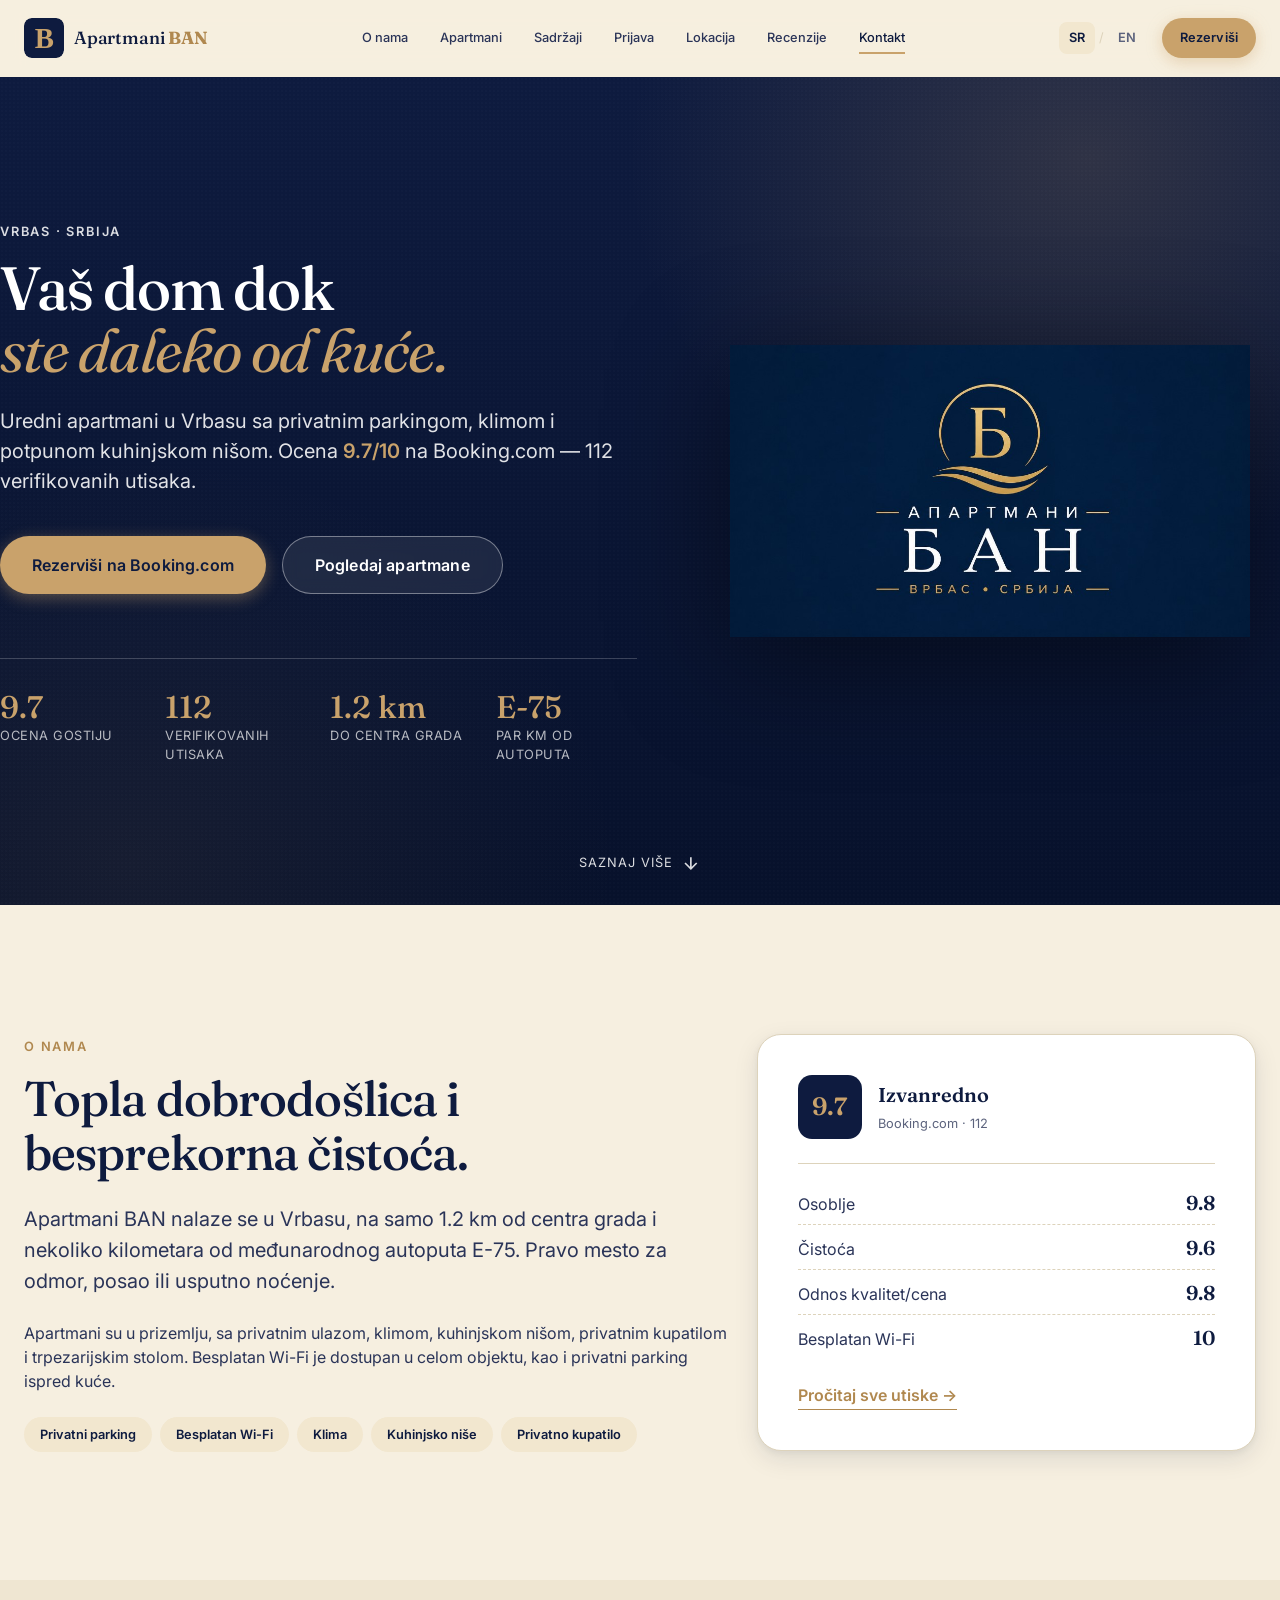
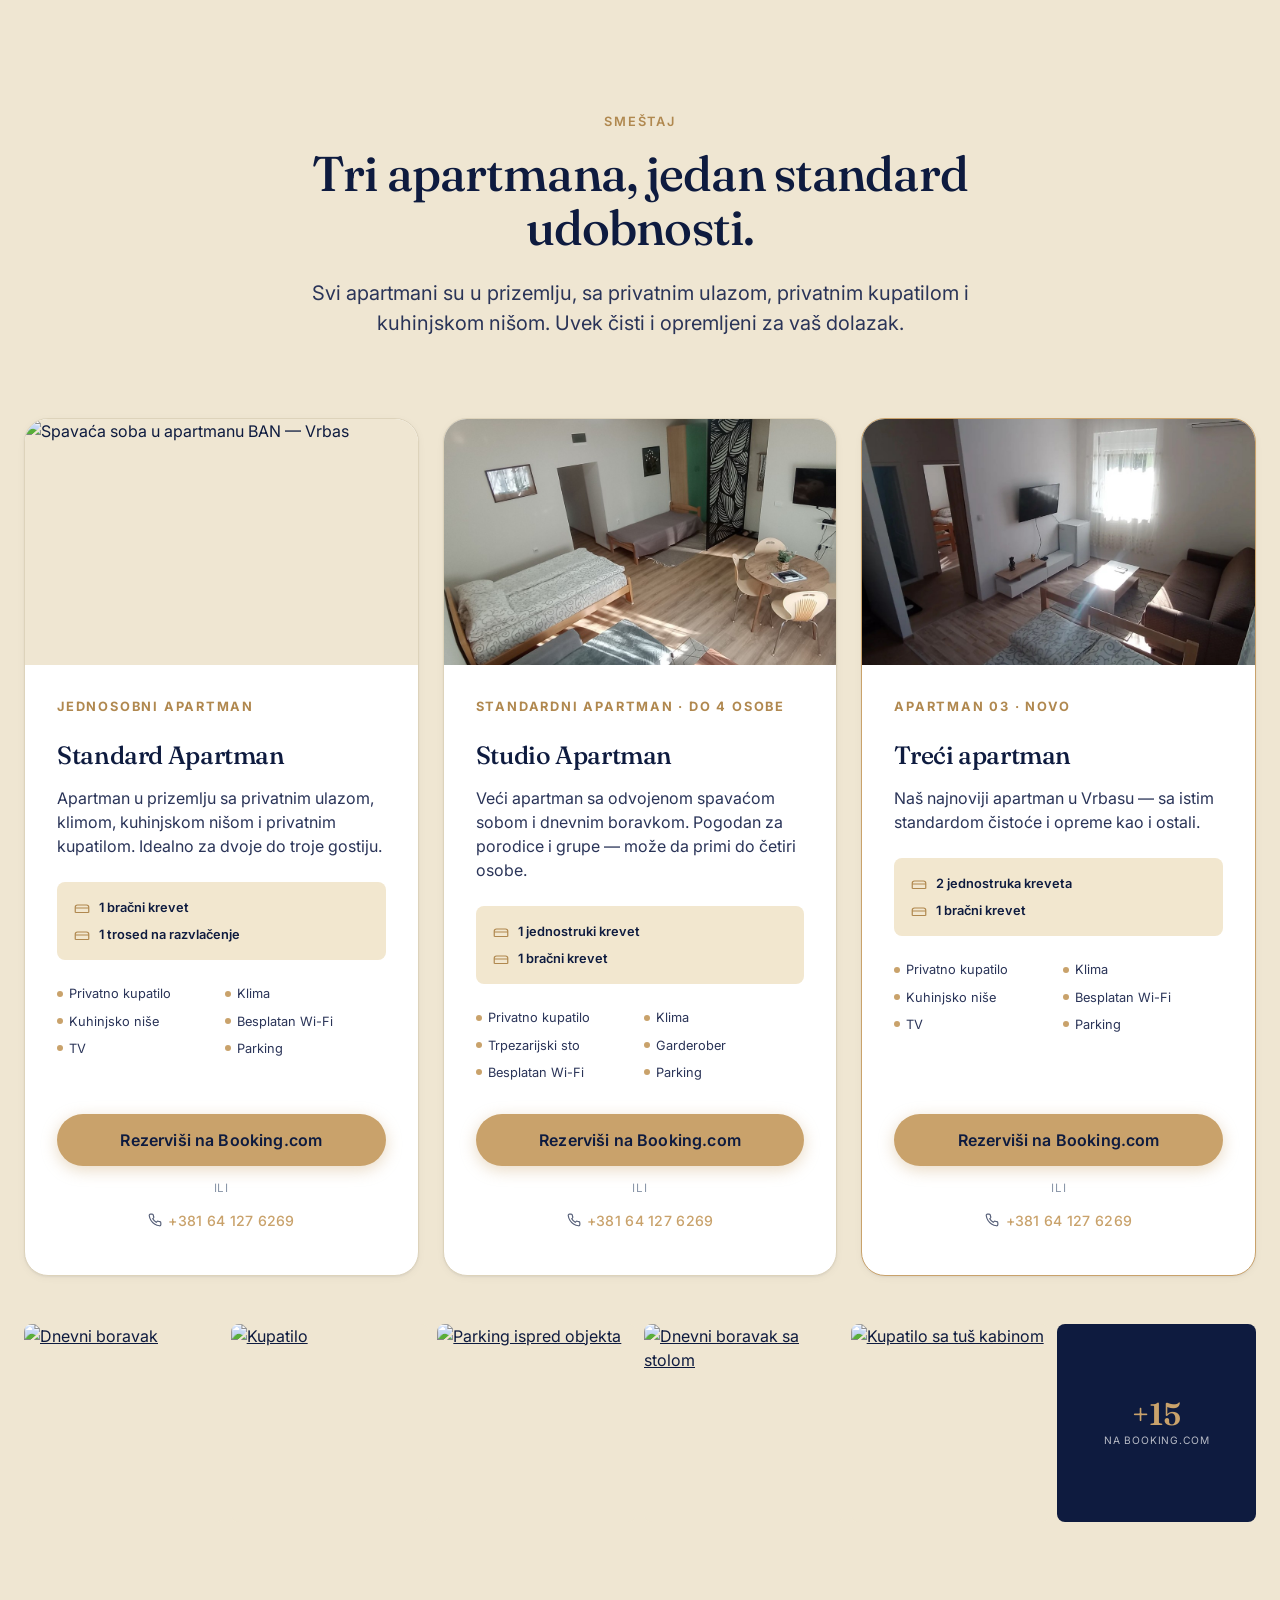
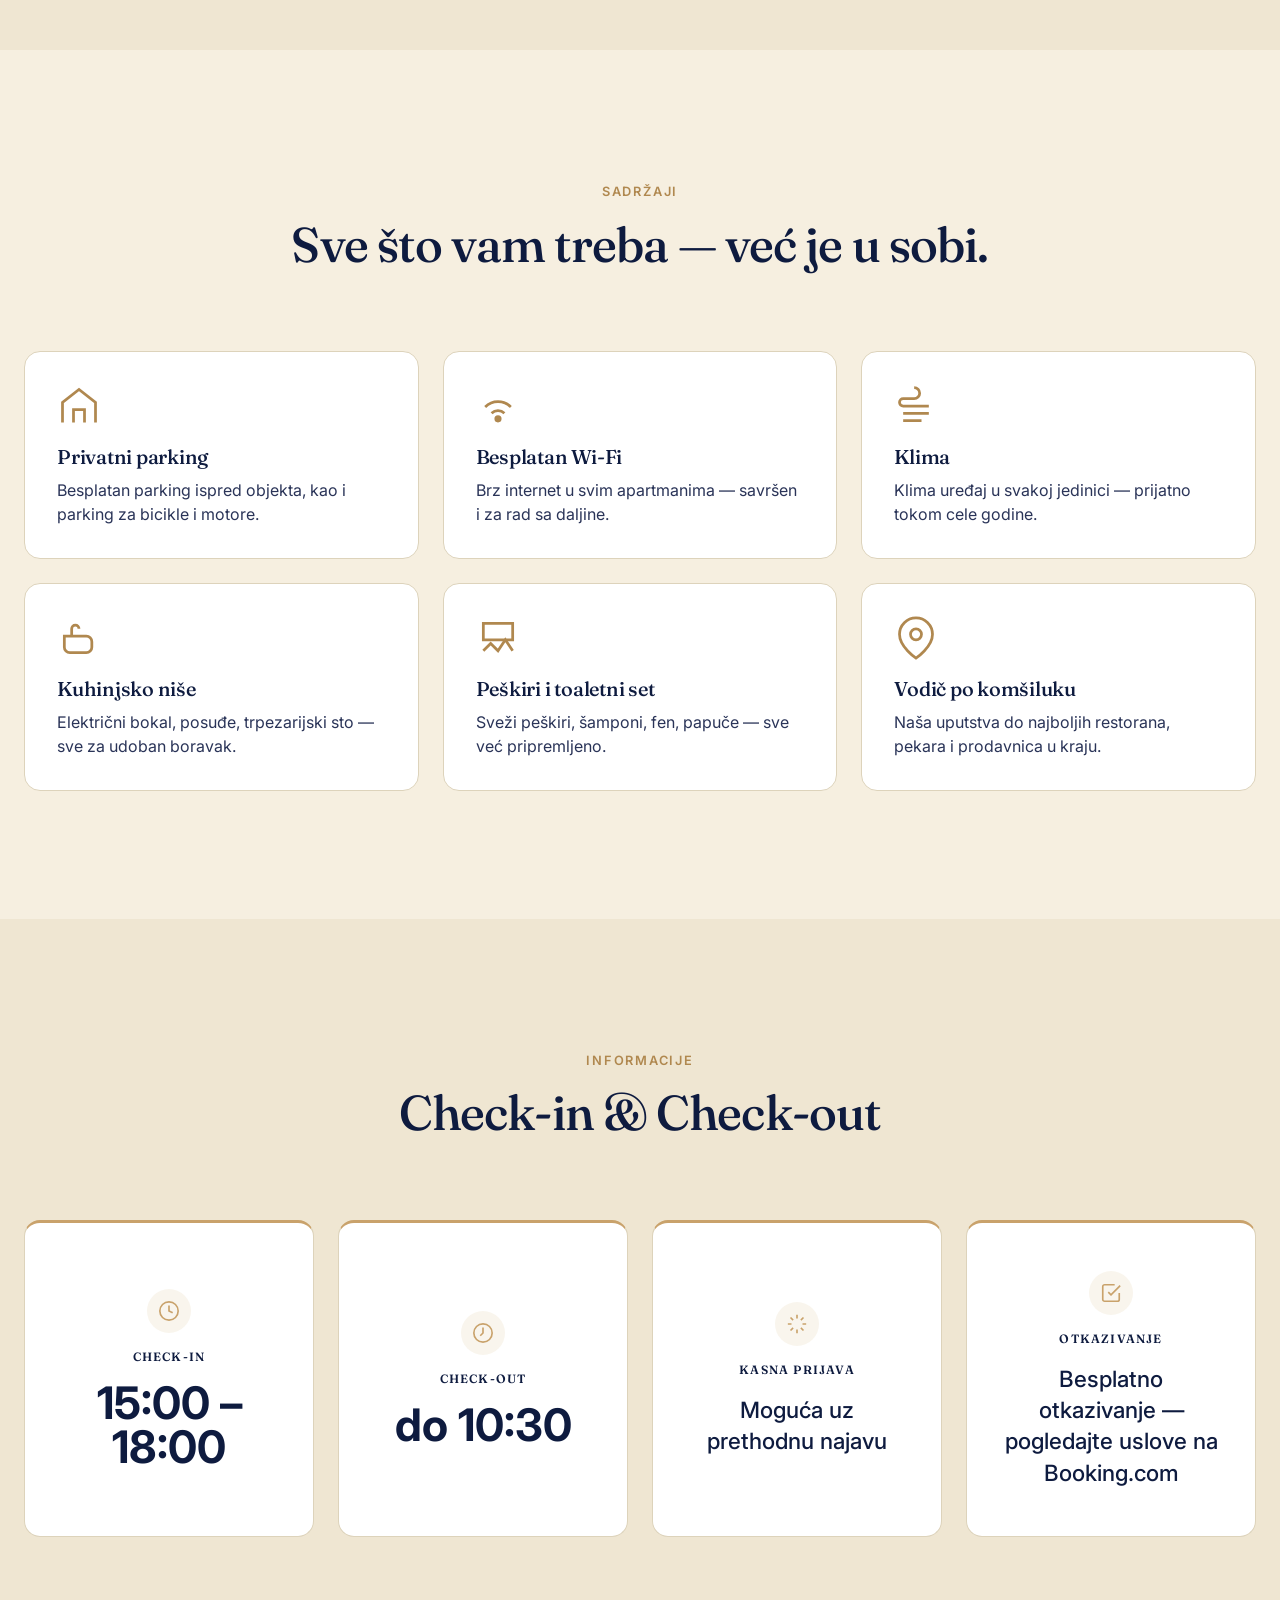
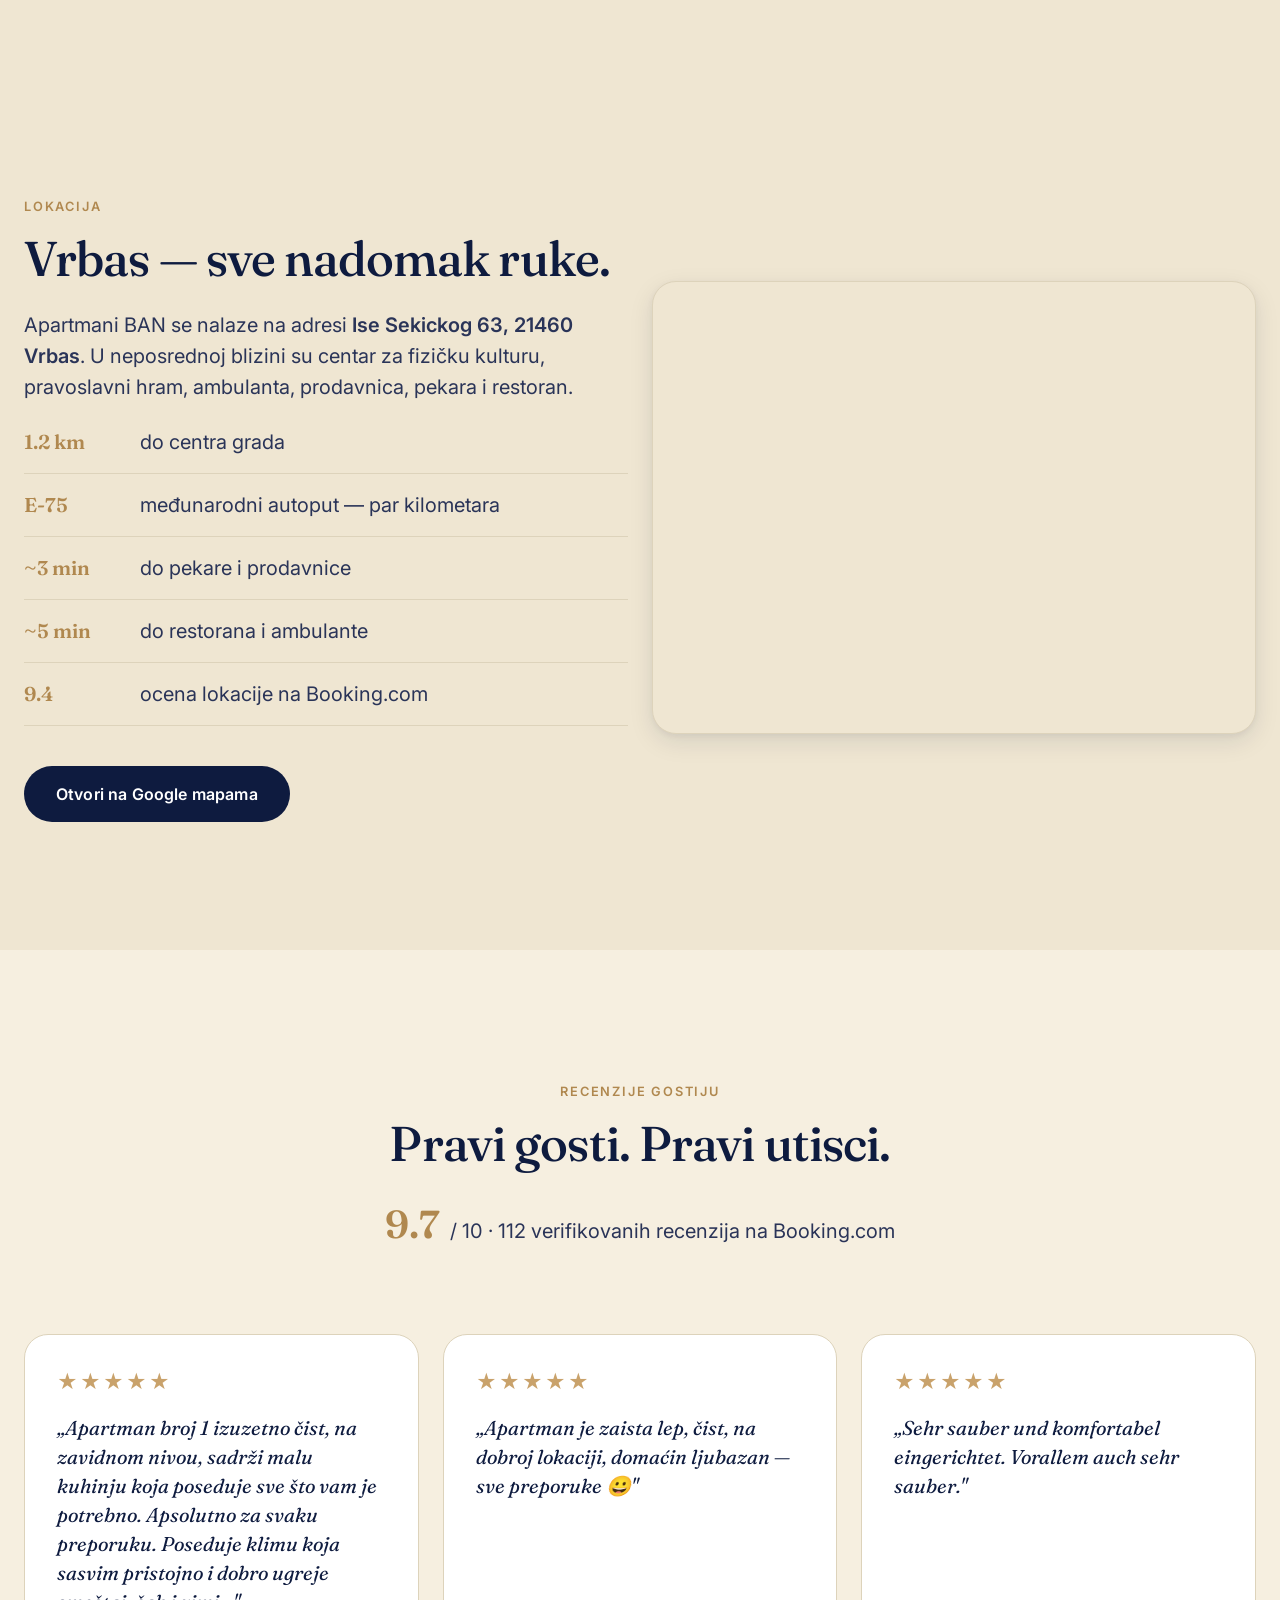
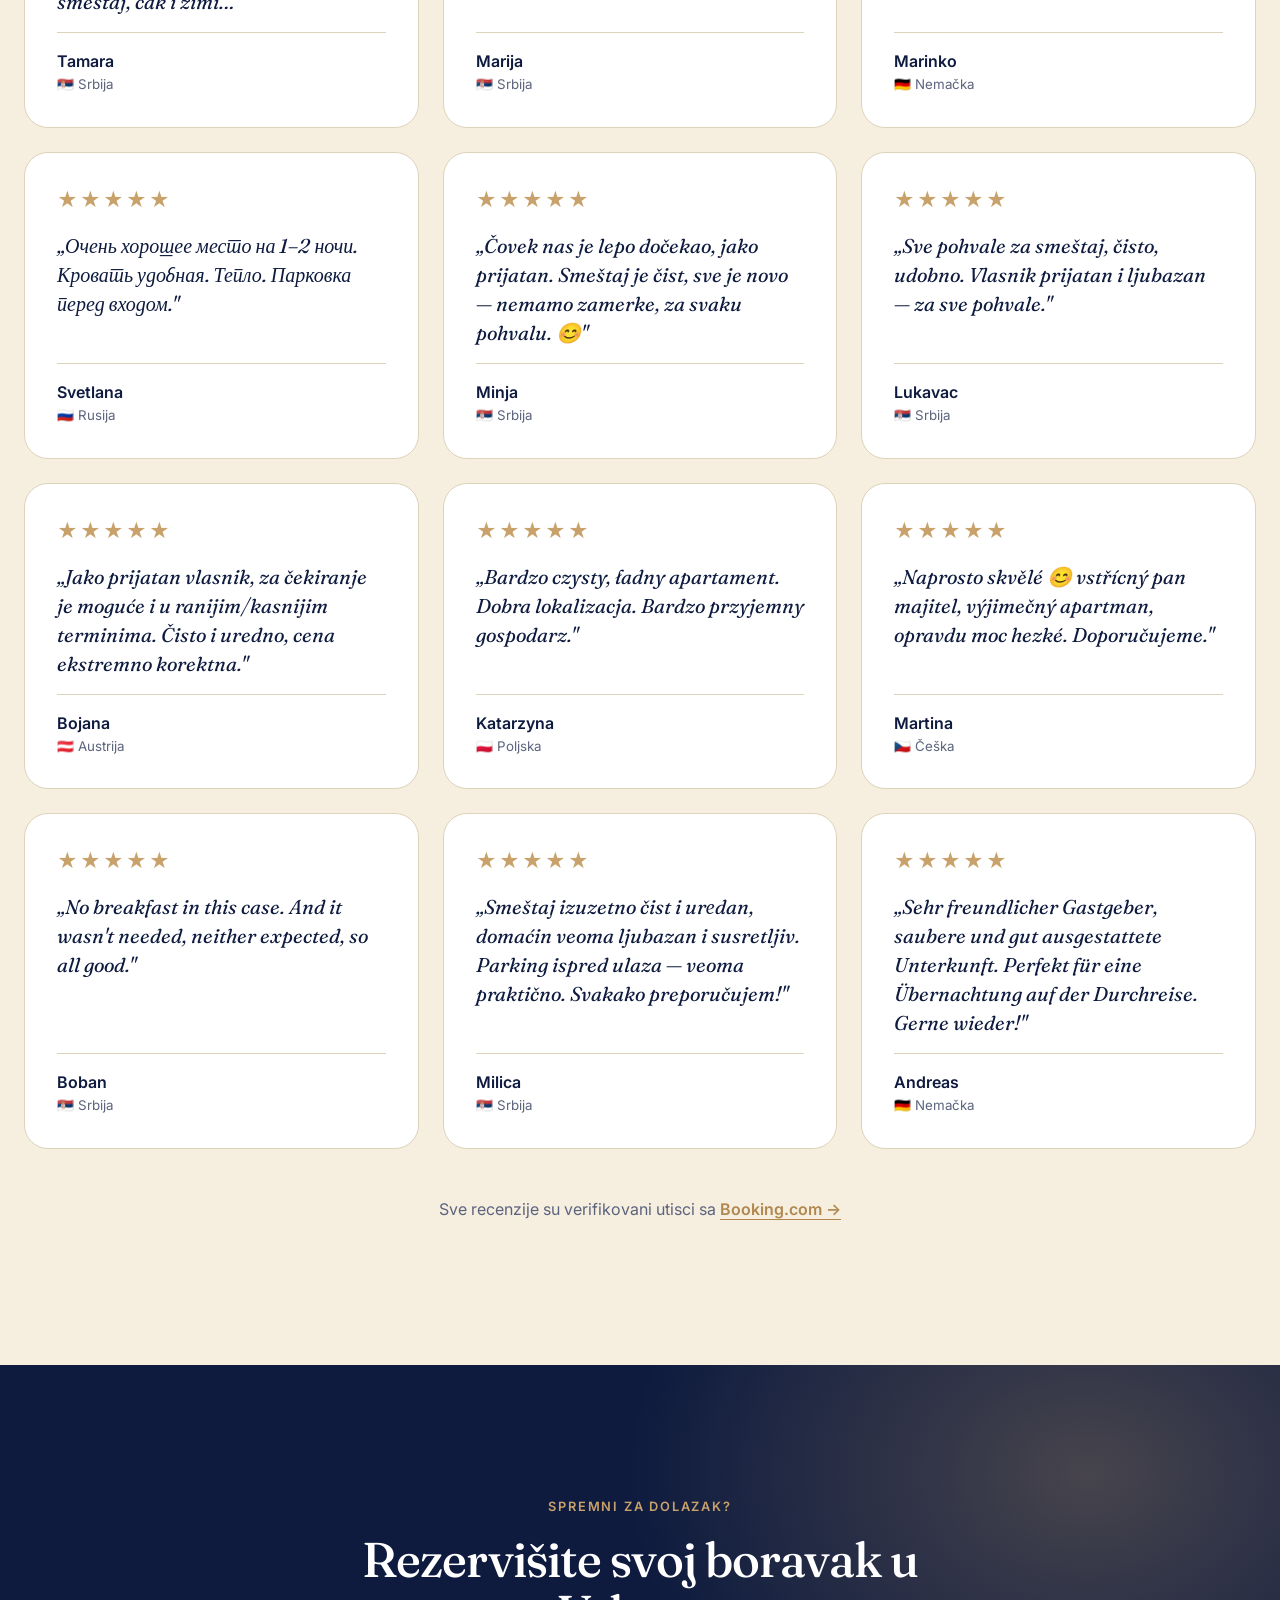
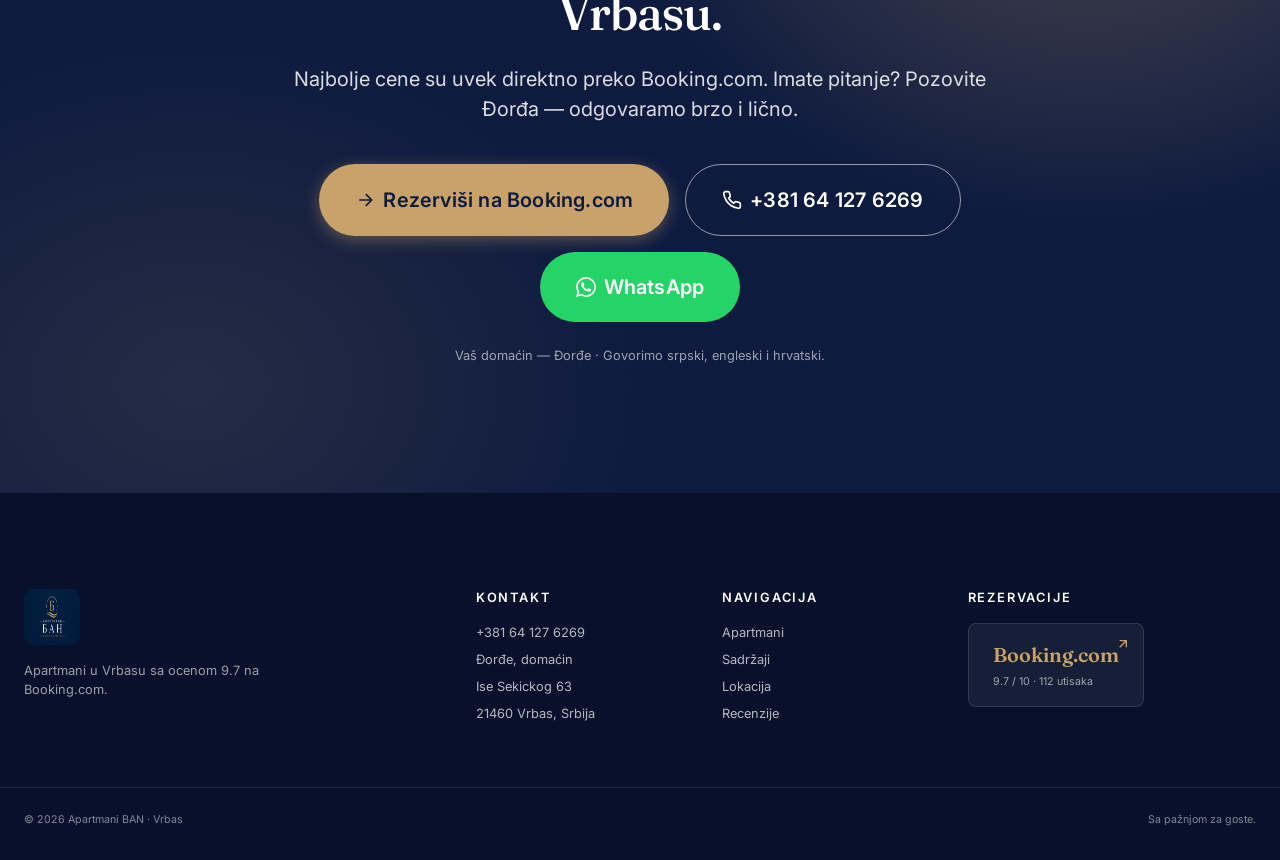
==== index.html @ f2c48f95 "init: prvi commit" ====
<!DOCTYPE html>
<html lang="sr">
<head>
  <meta charset="UTF-8" />
  <meta name="viewport" content="width=device-width, initial-scale=1.0, viewport-fit=cover" />
  <meta name="description" data-i18n="meta.description" content="Apartmani BAN u Vrbasu — udoban i čist smeštaj sa privatnim parkingom. Ocena 9.7 na Booking.com. Rezervišite svoj boravak." />
  <meta name="theme-color" content="#0E1B3F" />
  <title data-i18n="meta.title">Apartmani BAN — Vrbas | Smeštaj i gostoprimstvo</title>

  <link rel="icon" type="image/x-icon" href="assets/favicon.ico" />
  <link rel="icon" type="image/png" sizes="32x32" href="assets/favicon-32x32.png" />
  <link rel="icon" type="image/png" sizes="16x16" href="assets/favicon-16x16.png" />
  <link rel="apple-touch-icon" sizes="180x180" href="assets/logo.png" />
  <link rel="manifest" href="site.webmanifest" />

  <link rel="preconnect" href="https://fonts.googleapis.com" />
  <link rel="preconnect" href="https://fonts.gstatic.com" crossorigin />
  <link rel="preconnect" href="https://cf.bstatic.com" crossorigin />
  <link href="https://fonts.googleapis.com/css2?family=Fraunces:opsz,wght@9..144,400;9..144,500;9..144,600;9..144,700&family=Inter:wght@400;500;600;700&display=swap" rel="stylesheet" />

  <link rel="stylesheet" href="styles.css" />

  <script type="application/ld+json">
  {
    "@context": "https://schema.org",
    "@type": "LodgingBusiness",
    "name": "Apartmani BAN",
    "description": "Udoban i čist smeštaj u Vrbasu sa privatnim parkingom. Ocena 9.7 na Booking.com.",
    "url": "https://www.booking.com/hotel/rs/ban.html",
    "telephone": "+381641276269",
    "address": {
      "@type": "PostalAddress",
      "streetAddress": "Ise Sekickog 63",
      "addressLocality": "Vrbas",
      "postalCode": "21460",
      "addressCountry": "RS"
    },
    "geo": {
      "@type": "GeoCoordinates",
      "latitude": 45.5680,
      "longitude": 19.6572
    },
    "aggregateRating": {
      "@type": "AggregateRating",
      "ratingValue": "9.7",
      "bestRating": "10",
      "worstRating": "1",
      "reviewCount": "112",
      "ratingCount": "112"
    },
    "checkinTime": "15:00",
    "checkoutTime": "10:30",
    "amenityFeature": [
      { "@type": "LocationFeatureSpecification", "name": "Besplatan parking", "value": true },
      { "@type": "LocationFeatureSpecification", "name": "Besplatan Wi-Fi", "value": true },
      { "@type": "LocationFeatureSpecification", "name": "Klima", "value": true },
      { "@type": "LocationFeatureSpecification", "name": "Privatno kupatilo", "value": true },
      { "@type": "LocationFeatureSpecification", "name": "Kuhinjska niša", "value": true }
    ],
    "sameAs": [
      "https://www.booking.com/hotel/rs/ban.html"
    ]
  }
  </script>
</head>
<body>

  <!-- ============ NAV ============ -->
  <header class="nav" id="nav">
    <div class="container nav__inner">
      <a href="#top" class="nav__logo" aria-label="Apartmani BAN">
        <img src="assets/icon-b.svg" alt="Apartmani BAN — ikonica" class="nav__logo-img" />
        <span class="nav__logo-text">Apartmani <strong>BAN</strong></span>
      </a>

      <nav class="nav__links" aria-label="Glavni meni">
        <a href="#about"      data-i18n="nav.about">O nama</a>
        <a href="#apartments" data-i18n="nav.apartments">Apartmani</a>
        <a href="#amenities"  data-i18n="nav.amenities">Sadržaji</a>
        <a href="#checkin"    data-i18n="nav.checkin">Prijava</a>
        <a href="#location"   data-i18n="nav.location">Lokacija</a>
        <a href="#reviews"    data-i18n="nav.reviews">Recenzije</a>
        <a href="#contact"    data-i18n="nav.contact">Kontakt</a>
      </nav>

      <div class="nav__actions">
        <div class="lang" role="group" aria-label="Jezik / Language">
          <button class="lang__btn is-active" data-lang="sr" aria-pressed="true">SR</button>
          <span class="lang__sep" aria-hidden="true">/</span>
          <button class="lang__btn" data-lang="en" aria-pressed="false">EN</button>
        </div>
        <a href="https://www.booking.com/hotel/rs/ban.html" target="_blank" rel="noopener" class="btn btn--accent btn--sm nav__cta" data-i18n="nav.cta">Rezerviši</a>
        <button class="nav__toggle" id="navToggle" aria-label="Otvori meni" aria-expanded="false" aria-controls="mobileMenu">
          <span></span><span></span><span></span>
        </button>
      </div>
    </div>

    <!-- mobile drawer -->
    <div class="mobile-menu" id="mobileMenu" aria-hidden="true">
      <nav class="mobile-menu__nav" aria-label="Mobilni meni">
        <a href="#about"      data-i18n="nav.about">O nama</a>
        <a href="#apartments" data-i18n="nav.apartments">Apartmani</a>
        <a href="#amenities"  data-i18n="nav.amenities">Sadržaji</a>
        <a href="#checkin"    data-i18n="nav.checkin">Prijava</a>
        <a href="#location"   data-i18n="nav.location">Lokacija</a>
        <a href="#reviews"    data-i18n="nav.reviews">Recenzije</a>
        <a href="#contact"    data-i18n="nav.contact">Kontakt</a>
      </nav>
      <div class="mobile-menu__actions">
        <a href="https://www.booking.com/hotel/rs/ban.html" target="_blank" rel="noopener" class="btn btn--accent btn--block" data-i18n="mobile.book">Rezerviši na Booking.com</a>
        <a href="tel:+381641276269" class="btn btn--outline-light btn--block">+381 64 127 6269</a>
      </div>
      <div class="lang" role="group" aria-label="Jezik / Language">
        <button class="lang__btn is-active" data-lang="sr" aria-pressed="true">SR</button>
        <span class="lang__sep" aria-hidden="true">/</span>
        <button class="lang__btn" data-lang="en" aria-pressed="false">EN</button>
      </div>
    </div>
  </header>

  <main id="top">

    <!-- ============ HERO ============ -->
    <section class="hero">
      <div class="container hero__inner">
        <div class="hero__content">
          <p class="eyebrow eyebrow--light" data-i18n="hero.eyebrow">Vrbas · Srbija</p>
          <h1 class="hero__title">
            <span data-i18n="hero.title.line1">Vaš dom dok</span><br />
            <em data-i18n="hero.title.line2">ste daleko od kuće.</em>
          </h1>
          <p class="hero__subtitle" data-i18n="hero.subtitle">
            Uredni apartmani u Vrbasu sa privatnim parkingom, klimom i
            potpunom kuhinjskom nišom. Ocena <strong>9.7/10</strong> na
            Booking.com — 112 verifikovanih utisaka.
          </p>

          <div class="hero__cta">
            <a href="https://www.booking.com/hotel/rs/ban.html" target="_blank" rel="noopener" class="btn btn--accent btn--lg" data-i18n="hero.ctaPrimary">Rezerviši na Booking.com</a>
            <a href="#apartments" class="btn btn--ghost btn--lg" data-i18n="hero.ctaSecondary">Pogledaj apartmane</a>
          </div>

          <ul class="hero__meta" aria-label="Highlights">
            <li><strong>9.7</strong><span data-i18n="hero.meta.rating">Ocena gostiju</span></li>
            <li><strong data-booking="reviews">112</strong><span data-i18n="hero.meta.reviews">verifikovanih utisaka</span></li>
            <li><strong>1.2 km</strong><span data-i18n="hero.meta.center">do centra grada</span></li>
            <li><strong>E-75</strong><span data-i18n="hero.meta.highway">par km od autoputa</span></li>
          </ul>
        </div>

        <div class="hero__brand">
          <img src="assets/logo.png" alt="Apartmani BAN — Vrbas, Srbija" />
        </div>
      </div>

      <a href="#about" class="hero__scroll" aria-label="Skroluj nadole">
        <span data-i18n="hero.scroll">Saznaj više</span>
        <svg viewBox="0 0 24 24" width="20" height="20" fill="none" stroke="currentColor" stroke-width="2" aria-hidden="true">
          <path d="M12 5v14M5 12l7 7 7-7"/>
        </svg>
      </a>
    </section>

    <!-- ============ ABOUT ============ -->
    <section class="section about" id="about">
      <div class="container grid-12">
        <div class="about__copy">
          <p class="eyebrow" data-i18n="about.eyebrow">O nama</p>
          <h2 data-i18n="about.title">Topla dobrodošlica i bespekorna čistoća.</h2>
          <p class="lead" data-i18n="about.lead">
            Apartmani BAN nalaze se u Vrbasu, na samo 1.2 km od centra
            grada i nekoliko kilometara od međunarodnog autoputa E-75.
            Pravo mesto za odmor, posao ili usputno noćenje.
          </p>
          <p data-i18n="about.body">
            Apartmani su u prizemlju, sa privatnim ulazom, klimom,
            kuhinjskom nišom, privatnim kupatilom i trpezarijskim
            stolom. Besplatan Wi-Fi je dostupan u celom objektu, kao i
            privatni parking ispred kuće.
          </p>

          <div class="about__pills">
            <span class="pill" data-i18n="about.pill1">Privatni parking</span>
            <span class="pill" data-i18n="about.pill2">Besplatan Wi-Fi</span>
            <span class="pill" data-i18n="about.pill3">Klima</span>
            <span class="pill" data-i18n="about.pill4">Kuhinjsko niše</span>
            <span class="pill" data-i18n="about.pill5">Privatno kupatilo</span>
          </div>
        </div>

        <aside class="about__card">
          <div class="about__card-rating">
            <span class="about__card-score" data-booking="score">9.7</span>
            <div>
              <strong data-i18n="about.rating.label">Izvanredno</strong>
              <small><span data-i18n="about.rating.source">Booking.com</span> · <span data-booking="reviews">112</span></small>
            </div>
          </div>
          <ul class="about__metrics">
            <li><span data-i18n="about.metric.staff">Osoblje</span><b>9.8</b></li>
            <li><span data-i18n="about.metric.clean">Čistoća</span><b>9.6</b></li>
            <li><span data-i18n="about.metric.value">Odnos kvalitet/cena</span><b>9.8</b></li>
            <li><span data-i18n="about.metric.wifi">Besplatan Wi-Fi</span><b>10</b></li>
          </ul>
          <a href="https://www.booking.com/hotel/rs/ban.html#tab-reviews" target="_blank" rel="noopener" class="about__card-link" data-i18n="about.card.link">Pročitaj sve utiske →</a>
        </aside>
      </div>
    </section>

    <!-- ============ APARTMENTS ============ -->
    <section class="section section--alt" id="apartments">
      <div class="container">
        <header class="section__head">
          <p class="eyebrow" data-i18n="apartments.eyebrow">Smeštaj</p>
          <h2 data-i18n="apartments.title">Tri apartmana, jedan standard udobnosti.</h2>
          <p class="section__lead" data-i18n="apartments.lead">
            Svi apartmani su u prizemlju, sa privatnim ulazom,
            privatnim kupatilom i kuhinjskom nišom. Uvek čisti i
            opremljeni za vaš dolazak.
          </p>
        </header>

        <div class="cards cards--3">
          <article class="card">
            <div class="card__media">
              <img src="https://cf.bstatic.com/xdata/images/hotel/max1024x768/637980995.jpg?k=d4b31292691d3366139ce1f93c901842da172e75547d3843103c89102ce50889&o=" alt="Spavaća soba u apartmanu BAN — Vrbas" loading="lazy" />
            </div>
            <div class="card__body">
              <p class="card__tag" data-i18n="apartments.tag1">Jednosobni apartman</p>
              <h3 data-i18n="apartments.name1">One-Bedroom Apartment</h3>
              <p data-i18n="apartments.desc1">
                Apartman u prizemlju sa privatnim ulazom, klimom,
                kuhinjskom nišom i privatnim kupatilom. Idealno za
                dvoje do troje gostiju.
              </p>

              <ul class="card__beds">
                <li>
                  <svg viewBox="0 0 24 24" width="18" height="18" fill="none" stroke="currentColor" stroke-width="1.6" aria-hidden="true"><path d="M3 18v-7a3 3 0 0 1 3-3h12a3 3 0 0 1 3 3v7"/><path d="M3 18h18M3 12h18"/></svg>
                  <span>1 bračni krevet</span>
                </li>
                <li>
                  <svg viewBox="0 0 24 24" width="18" height="18" fill="none" stroke="currentColor" stroke-width="1.6" aria-hidden="true"><path d="M3 18v-7a3 3 0 0 1 3-3h12a3 3 0 0 1 3 3v7"/><path d="M3 18h18M3 12h18"/></svg>
                  <span>1 trosed na razvlačenje</span>
                </li>
              </ul>

              <ul class="card__list">
                <li data-i18n="apartments.feat.bath">Privatno kupatilo</li>
                <li data-i18n="apartments.feat.ac">Klima</li>
                <li data-i18n="apartments.feat.kitchen">Kuhinjsko niše</li>
                <li data-i18n="apartments.feat.wifi">Besplatan Wi-Fi</li>
                <li data-i18n="apartments.feat.tv">TV</li>
                <li data-i18n="apartments.feat.parking">Parking</li>
              </ul>

              <div class="card__book-wrap">
                <a href="https://www.booking.com/hotel/rs/ban.html" target="_blank" rel="noopener" class="btn btn--gold btn--block" data-i18n="apartments.book">Rezerviši na Booking.com</a>
                <div class="card__divider">ili</div>
                <div class="card__phone">
                  <svg viewBox="0 0 24 24" width="14" height="14" fill="none" stroke="currentColor" stroke-width="2" aria-hidden="true"><path d="M22 16.92v3a2 2 0 0 1-2.18 2 19.79 19.79 0 0 1-8.63-3.07 19.5 19.5 0 0 1-6-6 19.79 19.79 0 0 1-3.07-8.67A2 2 0 0 1 4.11 2h3a2 2 0 0 1 2 1.72c.13.96.36 1.9.7 2.81a2 2 0 0 1-.45 2.11L8.09 9.91a16 16 0 0 0 6 6l1.27-1.27a2 2 0 0 1 2.11-.45c.91.34 1.85.57 2.81.7A2 2 0 0 1 22 16.92z"/></svg>
                  <a href="tel:+381641276269">+381 64 127 6269</a>
                </div>
              </div>
            </div>
          </article>

          <article class="card">
            <div class="card__media">
              <img src="assets/apt2.jpg" alt="Studio apartman BAN — Vrbas" loading="lazy" />
            </div>
            <div class="card__body">
              <p class="card__tag" data-i18n="apartments.tag2">Standardni apartman · do 4 osobe</p>
              <h3 data-i18n="apartments.name2">Standard Apartment</h3>
              <p data-i18n="apartments.desc2">
                Veći apartman sa odvojenom spavaćom sobom i dnevnim
                boravkom. Pogodan za porodice i grupe — može da
                primi do četiri osobe.
              </p>

              <ul class="card__beds">
                <li>
                  <svg viewBox="0 0 24 24" width="18" height="18" fill="none" stroke="currentColor" stroke-width="1.6" aria-hidden="true"><path d="M3 18v-7a3 3 0 0 1 3-3h12a3 3 0 0 1 3 3v7"/><path d="M3 18h18M3 12h18"/></svg>
                  <span>1 jednostruki krevet</span>
                </li>
                <li>
                  <svg viewBox="0 0 24 24" width="18" height="18" fill="none" stroke="currentColor" stroke-width="1.6" aria-hidden="true"><path d="M3 18v-7a3 3 0 0 1 3-3h12a3 3 0 0 1 3 3v7"/><path d="M3 18h18M3 12h18"/></svg>
                  <span>1 bračni krevet</span>
                </li>
              </ul>

              <ul class="card__list">
                <li data-i18n="apartments.feat.bath">Privatno kupatilo</li>
                <li data-i18n="apartments.feat.ac">Klima</li>
                <li data-i18n="apartments.feat.diningtable">Trpezarijski sto</li>
                <li data-i18n="apartments.feat.wardrobe">Garderober</li>
                <li data-i18n="apartments.feat.wifi">Besplatan Wi-Fi</li>
                <li data-i18n="apartments.feat.parking">Parking</li>
              </ul>

              <div class="card__book-wrap">
                <a href="https://www.booking.com/hotel/rs/ban.html" target="_blank" rel="noopener" class="btn btn--gold btn--block" data-i18n="apartments.book">Rezerviši na Booking.com</a>
                <div class="card__divider">ili</div>
                <div class="card__phone">
                  <svg viewBox="0 0 24 24" width="14" height="14" fill="none" stroke="currentColor" stroke-width="2" aria-hidden="true"><path d="M22 16.92v3a2 2 0 0 1-2.18 2 19.79 19.79 0 0 1-8.63-3.07 19.5 19.5 0 0 1-6-6 19.79 19.79 0 0 1-3.07-8.67A2 2 0 0 1 4.11 2h3a2 2 0 0 1 2 1.72c.13.96.36 1.9.7 2.81a2 2 0 0 1-.45 2.11L8.09 9.91a16 16 0 0 0 6 6l1.27-1.27a2 2 0 0 1 2.11-.45c.91.34 1.85.57 2.81.7A2 2 0 0 1 22 16.92z"/></svg>
                  <a href="tel:+381641276269">+381 64 127 6269</a>
                </div>
              </div>
            </div>
          </article>

          <article class="card card--featured">
            <div class="card__media">
              <img src="assets/apt3.jpg" alt="Dnevni boravak u trećem apartmanu BAN — Vrbas" loading="lazy" />
            </div>
            <div class="card__body">
              <p class="card__tag" data-i18n="apartments.tag3">Apartman 03 · Novo</p>
              <h3 data-i18n="apartments.name3">Treći apartman</h3>
              <p data-i18n="apartments.desc3">
                Naš najnoviji apartman u Vrbasu — sa istim standardom
                čistoće i opreme kao i ostali. Za rezervaciju i sve
                detalje pozovite Đorđa direktno.
              </p>

              <ul class="card__beds">
                <li>
                  <svg viewBox="0 0 24 24" width="18" height="18" fill="none" stroke="currentColor" stroke-width="1.6" aria-hidden="true"><path d="M3 18v-7a3 3 0 0 1 3-3h12a3 3 0 0 1 3 3v7"/><path d="M3 18h18M3 12h18"/></svg>
                  <span>2 jednostruka kreveta</span>
                </li>
                <li>
                  <svg viewBox="0 0 24 24" width="18" height="18" fill="none" stroke="currentColor" stroke-width="1.6" aria-hidden="true"><path d="M3 18v-7a3 3 0 0 1 3-3h12a3 3 0 0 1 3 3v7"/><path d="M3 18h18M3 12h18"/></svg>
                  <span>1 bračni krevet</span>
                </li>
              </ul>

              <ul class="card__list">
                <li data-i18n="apartments.feat.bath">Privatno kupatilo</li>
                <li data-i18n="apartments.feat.ac">Klima</li>
                <li data-i18n="apartments.feat.kitchen">Kuhinjsko niše</li>
                <li data-i18n="apartments.feat.wifi">Besplatan Wi-Fi</li>
                <li data-i18n="apartments.feat.tv">TV</li>
                <li data-i18n="apartments.feat.parking">Parking</li>
              </ul>

              <div class="card__book-wrap">
                <a href="https://www.booking.com/hotel/rs/ban-stan.html" target="_blank" rel="noopener" class="btn btn--gold btn--block" data-i18n="apartments.book">Rezerviši na Booking.com</a>
                <div class="card__divider">ili</div>
                <div class="card__phone">
                  <svg viewBox="0 0 24 24" width="14" height="14" fill="none" stroke="currentColor" stroke-width="2" aria-hidden="true"><path d="M22 16.92v3a2 2 0 0 1-2.18 2 19.79 19.79 0 0 1-8.63-3.07 19.5 19.5 0 0 1-6-6 19.79 19.79 0 0 1-3.07-8.67A2 2 0 0 1 4.11 2h3a2 2 0 0 1 2 1.72c.13.96.36 1.9.7 2.81a2 2 0 0 1-.45 2.11L8.09 9.91a16 16 0 0 0 6 6l1.27-1.27a2 2 0 0 1 2.11-.45c.91.34 1.85.57 2.81.7A2 2 0 0 1 22 16.92z"/></svg>
                  <a href="tel:+381641276269">+381 64 127 6269</a>
                </div>
              </div>
            </div>
          </article>
        </div>

        <!-- Booking gallery strip -->
        <div class="gallery">
          <a href="https://www.booking.com/hotel/rs/ban.html#photos" target="_blank" rel="noopener" class="gallery__item">
            <img src="https://cf.bstatic.com/xdata/images/hotel/max500/645892502.jpg?k=88e8784b2a0759dc8bfd66459f4b6666841d662d6364fbc61422f66abf041829&o=" alt="Dnevni boravak" loading="lazy" />
          </a>
          <a href="https://www.booking.com/hotel/rs/ban.html#photos" target="_blank" rel="noopener" class="gallery__item">
            <img src="https://cf.bstatic.com/xdata/images/hotel/max500/521013247.jpg?k=4924af63bee032a4ebc7035cd0513b1f425bcf5ba3f3b4b22ed36b7010986f9e&o=" alt="Kupatilo" loading="lazy" />
          </a>
          <a href="https://www.booking.com/hotel/rs/ban.html#photos" target="_blank" rel="noopener" class="gallery__item">
            <img src="https://cf.bstatic.com/xdata/images/hotel/max500/570636098.jpg?k=c1542231d3e6e1004a8f5ac60f5791e5a40f6ee3bb8af1441408a3d9263ae426&o=" alt="Parking ispred objekta" loading="lazy" />
          </a>
          <a href="https://www.booking.com/hotel/rs/ban.html#photos" target="_blank" rel="noopener" class="gallery__item">
            <img src="https://cf.bstatic.com/xdata/images/hotel/max500/645892499.jpg?k=35cb924310771f3188f18001899cb8e4654093fe6d3bf0de02bb281b99b0f920&o=" alt="Dnevni boravak sa stolom" loading="lazy" />
          </a>
          <a href="https://www.booking.com/hotel/rs/ban.html#photos" target="_blank" rel="noopener" class="gallery__item">
            <img src="https://cf.bstatic.com/xdata/images/hotel/max500/434202943.jpg?k=66ae87fac956d2ffe410f578d55a43ed7d767f9e203eaf83addcc9790b75e3e0&o=" alt="Kupatilo sa tuš kabinom" loading="lazy" />
          </a>
          <a href="https://www.booking.com/hotel/rs/ban.html#photos" target="_blank" rel="noopener" class="gallery__item gallery__item--more">
            <span>+15</span>
            <small data-i18n="gallery.more">na Booking.com</small>
          </a>
        </div>
      </div>
    </section>

    <!-- ============ AMENITIES ============ -->
    <section class="section amenities" id="amenities">
      <div class="container">
        <header class="section__head">
          <p class="eyebrow" data-i18n="amenities.eyebrow">Sadržaji</p>
          <h2 data-i18n="amenities.title">Sve što vam treba — već je u sobi.</h2>
        </header>

        <ul class="amenities__grid">
          <li class="amenity">
            <svg class="amenity__icon" viewBox="0 0 24 24" fill="none" stroke="currentColor" stroke-width="1.5" aria-hidden="true"><path d="M3 21V10l9-7 9 7v11"/><path d="M9 21v-7h6v7"/></svg>
            <h4 data-i18n="amenities.item1.title">Privatni parking</h4>
            <p data-i18n="amenities.item1.text">Besplatan parking ispred objekta, kao i parking za bicikle i motore.</p>
          </li>
          <li class="amenity">
            <svg class="amenity__icon" viewBox="0 0 24 24" fill="none" stroke="currentColor" stroke-width="1.5" aria-hidden="true"><path d="M5 12.5a10 10 0 0 1 14 0"/><path d="M8.5 16a5 5 0 0 1 7 0"/><circle cx="12" cy="19" r="1.2" fill="currentColor"/></svg>
            <h4 data-i18n="amenities.item2.title">Besplatan Wi-Fi</h4>
            <p data-i18n="amenities.item2.text">Brz internet u svim apartmanima — savršen i za rad sa daljine.</p>
          </li>
          <li class="amenity">
            <svg class="amenity__icon" viewBox="0 0 24 24" fill="none" stroke="currentColor" stroke-width="1.5" aria-hidden="true"><path d="M5 12h14M5 12a2 2 0 0 1 0-4h6a3 3 0 0 0 0-6"/><path d="M5 16h14M5 20h10"/></svg>
            <h4 data-i18n="amenities.item3.title">Klima</h4>
            <p data-i18n="amenities.item3.text">Klima uređaj u svakoj jedinici — prijatno tokom cele godine.</p>
          </li>
          <li class="amenity">
            <svg class="amenity__icon" viewBox="0 0 24 24" fill="none" stroke="currentColor" stroke-width="1.5" aria-hidden="true"><path d="M4 11h12a3 3 0 0 1 3 3v3a3 3 0 0 1-3 3H7a3 3 0 0 1-3-3v-6z"/><path d="M8 11V7a2 2 0 0 1 4 0"/></svg>
            <h4 data-i18n="amenities.item4.title">Kuhinjsko niše</h4>
            <p data-i18n="amenities.item4.text">Električni bokal, posuđe, trpezarijski sto — sve za udoban boravak.</p>
          </li>
          <li class="amenity">
            <svg class="amenity__icon" viewBox="0 0 24 24" fill="none" stroke="currentColor" stroke-width="1.5" aria-hidden="true"><path d="M4 19l4-4 4 4 4-6 4 6"/><path d="M4 4h16v9H4z"/></svg>
            <h4 data-i18n="amenities.item5.title">Peškiri i toaletni set</h4>
            <p data-i18n="amenities.item5.text">Sveži peškiri, šamponi, fen, papuče — sve već pripremljeno.</p>
          </li>
          <li class="amenity">
            <svg class="amenity__icon" viewBox="0 0 24 24" fill="none" stroke="currentColor" stroke-width="1.5" aria-hidden="true"><path d="M21 10c0 7-9 13-9 13S3 17 3 10a9 9 0 1 1 18 0z"/><circle cx="12" cy="10" r="3"/></svg>
            <h4 data-i18n="amenities.item6.title">Vodič po komšiluku</h4>
            <p data-i18n="amenities.item6.text">Naša uputstva do najboljih restorana, pekara i prodavnica u kraju.</p>
          </li>
        </ul>
      </div>
    </section>

    <!-- ============ CHECK-IN ============ -->
    <section class="section section--alt checkin" id="checkin">
      <div class="container">
        <header class="section__head">
          <p class="eyebrow" data-i18n="checkin.eyebrow">Informacije</p>
          <h2 data-i18n="checkin.title">Prijava i odjava</h2>
        </header>
        <ul class="checkin__grid">
          <li class="checkin__item">
            <div class="checkin__icon-wrap">
              <svg class="checkin__icon" viewBox="0 0 24 24" width="22" height="22" fill="none" stroke="currentColor" stroke-width="1.8" aria-hidden="true"><circle cx="12" cy="12" r="10"/><path d="M12 6v6l4 2"/></svg>
            </div>
            <h4 data-i18n="checkin.in.label">Prijava</h4>
            <p class="checkin__value" data-i18n="checkin.in.time">od 14:00</p>
          </li>
          <li class="checkin__item">
            <div class="checkin__icon-wrap">
              <svg class="checkin__icon" viewBox="0 0 24 24" width="22" height="22" fill="none" stroke="currentColor" stroke-width="1.8" aria-hidden="true"><circle cx="12" cy="12" r="10"/><path d="M12 6v6l-3 3"/></svg>
            </div>
            <h4 data-i18n="checkin.out.label">Odjava</h4>
            <p class="checkin__value" data-i18n="checkin.out.time">do 11:00</p>
          </li>
          <li class="checkin__item">
            <div class="checkin__icon-wrap">
              <svg class="checkin__icon" viewBox="0 0 24 24" width="22" height="22" fill="none" stroke="currentColor" stroke-width="1.8" aria-hidden="true"><path d="M12 2v4M12 18v4M4.93 4.93l2.83 2.83M16.24 16.24l2.83 2.83M2 12h4M18 12h4M4.93 19.07l2.83-2.83M16.24 7.76l2.83-2.83"/></svg>
            </div>
            <h4 data-i18n="checkin.late.label">Kasna prijava</h4>
            <p data-i18n="checkin.late.text">Moguća uz prethodnu najavu</p>
          </li>
          <li class="checkin__item">
            <div class="checkin__icon-wrap">
              <svg class="checkin__icon" viewBox="0 0 24 24" width="22" height="22" fill="none" stroke="currentColor" stroke-width="1.8" aria-hidden="true"><path d="M9 11l3 3L22 4"/><path d="M21 12v7a2 2 0 0 1-2 2H5a2 2 0 0 1-2-2V5a2 2 0 0 1 2-2h11"/></svg>
            </div>
            <h4 data-i18n="checkin.cancel.label">Otkazivanje</h4>
            <p data-i18n="checkin.cancel.text">Besplatno otkazivanje — pogledajte uslove na Booking.com</p>
          </li>
        </ul>
      </div>
    </section>

    <!-- ============ LOCATION ============ -->
    <section class="section section--alt location" id="location">
      <div class="container grid-12">
        <div class="location__copy">
          <p class="eyebrow" data-i18n="location.eyebrow">Lokacija</p>
          <h2 data-i18n="location.title">Vrbas — sve nadomak ruke.</h2>
          <p class="lead" data-i18n="location.lead">
            Apartmani BAN se nalaze na adresi
            <strong>Ise Sekickog 63, 21460 Vrbas</strong>. U
            neposrednoj blizini su centar za fizičku kulturu,
            pravoslavni hram, ambulanta, prodavnica, pekara i
            restoran.
          </p>

          <ul class="location__list">
            <li><strong>1.2 km</strong> <span data-i18n="location.item1">do centra grada</span></li>
            <li><strong>E-75</strong> <span data-i18n="location.item2">međunarodni autoput — par kilometara</span></li>
            <li><strong>~3 min</strong> <span data-i18n="location.item3">do pekare i prodavnice</span></li>
            <li><strong>~5 min</strong> <span data-i18n="location.item4">do restorana i ambulante</span></li>
            <li><strong>9.4</strong> <span data-i18n="location.item5">ocena lokacije na Booking.com</span></li>
          </ul>

          <a class="btn btn--dark btn--lg" target="_blank" rel="noopener"
             href="https://www.google.com/maps/search/?api=1&query=45.5680,19.6572"
             data-i18n="location.cta">Otvori na Google mapama</a>
        </div>

        <div class="location__map">
          <iframe
            title="Mapa — Apartmani BAN, Ise Sekickog 63, Vrbas"
            src="https://www.openstreetmap.org/export/embed.html?bbox=19.6472%2C45.5630%2C19.6672%2C45.5730&amp;layer=mapnik&amp;marker=45.5680%2C19.6572"
            loading="lazy"
            referrerpolicy="no-referrer-when-downgrade">
          </iframe>
        </div>
      </div>
    </section>

    <!-- ============ REVIEWS ============ -->
    <section class="section reviews" id="reviews">
      <div class="container">
        <header class="section__head">
          <p class="eyebrow" data-i18n="reviews.eyebrow">Recenzije gostiju</p>
          <h2 data-i18n="reviews.title">Pravi gosti. Pravi utisci.</h2>
          <p class="section__lead">
            <span class="reviews__score" data-booking="score">9.7</span>
            <span data-i18n="reviews.scoreText">/ 10 · 112 verifikovanih recenzija na Booking.com</span>
          </p>
        </header>

        <div class="reviews__grid">
          <a href="https://www.booking.com/hotel/rs/ban.html#tab-reviews" target="_blank" rel="noopener" class="review">
            <div class="review__stars" aria-label="5 zvezdica">★★★★★</div>
            <blockquote>„Apartman broj 1 izuzetno čist, na zavidnom nivou, sadrži malu kuhinju koja poseduje sve što vam je potrebno. Apsolutno za svaku preporuku. Poseduje klimu koja sasvim pristojno i dobro ugreje smeštaj, čak i zimi…"</blockquote>
            <figcaption>
              <strong>Tamara</strong>
              <small>🇷🇸 Srbija</small>
            </figcaption>
          </a>

          <a href="https://www.booking.com/hotel/rs/ban.html#tab-reviews" target="_blank" rel="noopener" class="review">
            <div class="review__stars" aria-label="5 zvezdica">★★★★★</div>
            <blockquote>„Apartman je zaista lep, čist, na dobroj lokaciji, domaćin ljubazan — sve preporuke 😀"</blockquote>
            <figcaption>
              <strong>Marija</strong>
              <small>🇷🇸 Srbija</small>
            </figcaption>
          </a>

          <a href="https://www.booking.com/hotel/rs/ban.html#tab-reviews" target="_blank" rel="noopener" class="review">
            <div class="review__stars" aria-label="5 zvezdica">★★★★★</div>
            <blockquote>„Sehr sauber und komfortabel eingerichtet. Vorallem auch sehr sauber."</blockquote>
            <figcaption>
              <strong>Marinko</strong>
              <small>🇩🇪 Nemačka</small>
            </figcaption>
          </a>

          <a href="https://www.booking.com/hotel/rs/ban.html#tab-reviews" target="_blank" rel="noopener" class="review">
            <div class="review__stars" aria-label="5 zvezdica">★★★★★</div>
            <blockquote>„Очень хорошее место на 1–2 ночи. Кровать удобная. Тепло. Парковка перед входом."</blockquote>
            <figcaption>
              <strong>Svetlana</strong>
              <small>🇷🇺 Rusija</small>
            </figcaption>
          </a>

          <a href="https://www.booking.com/hotel/rs/ban.html#tab-reviews" target="_blank" rel="noopener" class="review">
            <div class="review__stars" aria-label="5 zvezdica">★★★★★</div>
            <blockquote>„Čovek nas je lepo dočekao, jako prijatan. Smeštaj je čist, sve je novo — nemamo zamerke, za svaku pohvalu. 😊"</blockquote>
            <figcaption>
              <strong>Minja</strong>
              <small>🇷🇸 Srbija</small>
            </figcaption>
          </a>

          <a href="https://www.booking.com/hotel/rs/ban.html#tab-reviews" target="_blank" rel="noopener" class="review">
            <div class="review__stars" aria-label="5 zvezdica">★★★★★</div>
            <blockquote>„Sve pohvale za smeštaj, čisto, udobno. Vlasnik prijatan i ljubazan — za sve pohvale."</blockquote>
            <figcaption>
              <strong>Lukavac</strong>
              <small>🇷🇸 Srbija</small>
            </figcaption>
          </a>

          <a href="https://www.booking.com/hotel/rs/ban.html#tab-reviews" target="_blank" rel="noopener" class="review">
            <div class="review__stars" aria-label="5 zvezdica">★★★★★</div>
            <blockquote>„Jako prijatan vlasnik, za čekiranje je moguće i u ranijim/kasnijim terminima. Čisto i uredno, cena ekstremno korektna."</blockquote>
            <figcaption>
              <strong>Bojana</strong>
              <small>🇦🇹 Austrija</small>
            </figcaption>
          </a>

          <a href="https://www.booking.com/hotel/rs/ban.html#tab-reviews" target="_blank" rel="noopener" class="review">
            <div class="review__stars" aria-label="5 zvezdica">★★★★★</div>
            <blockquote>„Bardzo czysty, ładny apartament. Dobra lokalizacja. Bardzo przyjemny gospodarz."</blockquote>
            <figcaption>
              <strong>Katarzyna</strong>
              <small>🇵🇱 Poljska</small>
            </figcaption>
          </a>

          <a href="https://www.booking.com/hotel/rs/ban.html#tab-reviews" target="_blank" rel="noopener" class="review">
            <div class="review__stars" aria-label="5 zvezdica">★★★★★</div>
            <blockquote>„Naprosto skvělé 😊 vstřícný pan majitel, výjimečný apartman, opravdu moc hezké. Doporučujeme."</blockquote>
            <figcaption>
              <strong>Martina</strong>
              <small>🇨🇿 Češka</small>
            </figcaption>
          </a>

          <a href="https://www.booking.com/hotel/rs/ban.html#tab-reviews" target="_blank" rel="noopener" class="review">
            <div class="review__stars" aria-label="5 zvezdica">★★★★★</div>
            <blockquote>„No breakfast in this case. And it wasn't needed, neither expected, so all good."</blockquote>
            <figcaption>
              <strong>Boban</strong>
              <small>🇷🇸 Srbija</small>
            </figcaption>
          </a>

          <a href="https://www.booking.com/hotel/rs/ban.html#tab-reviews" target="_blank" rel="noopener" class="review">
            <div class="review__stars" aria-label="5 zvezdica">★★★★★</div>
            <blockquote>„Smeštaj izuzetno čist i urеdan, domaćin veoma ljubazan i susretljiv. Parking ispred ulaza — veoma praktično. Svakako preporučujem!"</blockquote>
            <figcaption>
              <strong>Milica</strong>
              <small>🇷🇸 Srbija</small>
            </figcaption>
          </a>

          <a href="https://www.booking.com/hotel/rs/ban.html#tab-reviews" target="_blank" rel="noopener" class="review">
            <div class="review__stars" aria-label="5 zvezdica">★★★★★</div>
            <blockquote>„Sehr freundlicher Gastgeber, saubere und gut ausgestattete Unterkunft. Perfekt für eine Übernachtung auf der Durchreise. Gerne wieder!"</blockquote>
            <figcaption>
              <strong>Andreas</strong>
              <small>🇩🇪 Nemačka</small>
            </figcaption>
          </a>
        </div>

        <p class="reviews__source">
          <span data-i18n="reviews.source">Sve recenzije su verifikovani utisci sa</span>
          <a href="https://www.booking.com/hotel/rs/ban.html#tab-reviews" target="_blank" rel="noopener">Booking.com →</a>
        </p>
      </div>
    </section>

    <!-- ============ FINAL CTA ============ -->
    <section class="section cta-banner" id="contact">
      <div class="container cta-banner__inner">
        <p class="eyebrow eyebrow--gold" data-i18n="cta.eyebrow">Spremni za dolazak?</p>
        <h2 data-i18n="cta.title">Rezervišite svoj boravak u Vrbasu.</h2>
        <p class="cta-banner__lead" data-i18n="cta.lead">
          Najbolje cene su uvek direktno preko Booking.com.
          Imate pitanje? Pozovite Đorđa — odgovaramo brzo i lično.
        </p>

        <div class="cta-banner__actions">
          <a href="https://www.booking.com/hotel/rs/ban.html" target="_blank" rel="noopener" class="btn btn--gold btn--xl">
            <svg viewBox="0 0 24 24" width="20" height="20" fill="none" stroke="currentColor" stroke-width="2" aria-hidden="true"><path d="M5 12h14M13 5l7 7-7 7"/></svg>
            <span data-i18n="cta.book">Rezerviši na Booking.com</span>
          </a>
          <a href="tel:+381641276269" class="btn btn--ghost-light btn--xl">
            <svg viewBox="0 0 24 24" width="20" height="20" fill="none" stroke="currentColor" stroke-width="2" aria-hidden="true">
              <path d="M22 16.92v3a2 2 0 0 1-2.18 2 19.79 19.79 0 0 1-8.63-3.07 19.5 19.5 0 0 1-6-6 19.79 19.79 0 0 1-3.07-8.67A2 2 0 0 1 4.11 2h3a2 2 0 0 1 2 1.72c.13.96.36 1.9.7 2.81a2 2 0 0 1-.45 2.11L8.09 9.91a16 16 0 0 0 6 6l1.27-1.27a2 2 0 0 1 2.11-.45c.91.34 1.85.57 2.81.7A2 2 0 0 1 22 16.92z"/>
            </svg>
            <span>+381 64 127 6269</span>
          </a>
          <a href="https://wa.me/381641276269" target="_blank" rel="noopener" class="btn btn--whatsapp btn--xl">
            <svg viewBox="0 0 24 24" width="20" height="20" fill="currentColor" aria-hidden="true"><path d="M17.472 14.382c-.297-.149-1.758-.867-2.03-.967-.273-.099-.471-.148-.67.15-.197.297-.767.966-.94 1.164-.173.199-.347.223-.644.075-.297-.15-1.255-.463-2.39-1.475-.883-.788-1.48-1.761-1.653-2.059-.173-.297-.018-.458.13-.606.134-.133.298-.347.446-.52.149-.174.198-.298.298-.497.099-.198.05-.371-.025-.52-.075-.149-.669-1.612-.916-2.207-.242-.579-.487-.5-.669-.51-.173-.008-.371-.01-.57-.01-.198 0-.52.074-.792.372-.272.297-1.04 1.016-1.04 2.479 0 1.462 1.065 2.875 1.213 3.074.149.198 2.096 3.2 5.077 4.487.709.306 1.262.489 1.694.625.712.227 1.36.195 1.871.118.571-.085 1.758-.719 2.006-1.413.248-.694.248-1.289.173-1.413-.074-.124-.272-.198-.57-.347m-5.421 7.403h-.004a9.87 9.87 0 0 1-5.031-1.378l-.361-.214-3.741.982.998-3.648-.235-.374a9.86 9.86 0 0 1-1.51-5.26c.001-5.45 4.436-9.884 9.888-9.884 2.64 0 5.122 1.03 6.988 2.898a9.825 9.825 0 0 1 2.893 6.994c-.003 5.45-4.437 9.884-9.885 9.884m8.413-18.297A11.815 11.815 0 0 0 12.05 0C5.495 0 .16 5.335.157 11.892c0 2.096.547 4.142 1.588 5.945L.057 24l6.305-1.654a11.882 11.882 0 0 0 5.683 1.448h.005c6.554 0 11.89-5.335 11.893-11.893a11.821 11.821 0 0 0-3.48-8.413z"/></svg>
            <span data-i18n="cta.whatsapp">WhatsApp</span>
          </a>
        </div>

        <p class="cta-banner__small" data-i18n="cta.host">Vaš domaćin — Đorđe · Govorimo srpski, engleski i hrvatski.</p>
      </div>
    </section>

  </main>

  <!-- ============ FOOTER ============ -->
  <footer class="footer">
    <div class="container footer__inner">
      <div class="footer__brand">
        <img src="assets/logo.png" alt="Apartmani BAN" class="footer__logo" />
        <p data-i18n="footer.tagline">Apartmani u Vrbasu sa ocenom 9.7 na Booking.com.</p>
      </div>

      <div class="footer__col">
        <h5 data-i18n="footer.contact">Kontakt</h5>
        <ul>
          <li><a href="tel:+381641276269">+381 64 127 6269</a></li>
          <li><span data-i18n="footer.host">Đorđe, domaćin</span></li>
          <li><span>Ise Sekickog 63</span></li>
          <li><span data-i18n="footer.city">21460 Vrbas, Srbija</span></li>
        </ul>
      </div>

      <div class="footer__col">
        <h5 data-i18n="footer.links">Navigacija</h5>
        <ul>
          <li><a href="#apartments" data-i18n="nav.apartments">Apartmani</a></li>
          <li><a href="#amenities"  data-i18n="nav.amenities">Sadržaji</a></li>
          <li><a href="#location"   data-i18n="nav.location">Lokacija</a></li>
          <li><a href="#reviews"    data-i18n="nav.reviews">Recenzije</a></li>
        </ul>
      </div>

      <div class="footer__col">
        <h5 data-i18n="footer.book">Rezervacije</h5>
        <a href="https://www.booking.com/hotel/rs/ban.html" target="_blank" rel="noopener" class="footer__booking">
          <strong>Booking.com</strong>
          <small data-i18n="footer.bookingText">9.7 / 10 · 112 utisaka</small>
          <svg viewBox="0 0 24 24" width="16" height="16" fill="none" stroke="currentColor" stroke-width="2" aria-hidden="true"><path d="M7 17L17 7M7 7h10v10"/></svg>
        </a>
      </div>
    </div>

    <div class="container footer__legal">
      <small>© <span id="year"></span> Apartmani BAN · Vrbas</small>
      <small data-i18n="footer.crafted">Sa pažnjom za goste.</small>
    </div>
  </footer>

  <!-- ========== STICKY MOBILE CTA ========== -->
  <div class="sticky-cta" aria-label="Brza akcija">
    <a href="tel:+381641276269" class="sticky-cta__call" aria-label="Pozovi Đorđa">
      <svg viewBox="0 0 24 24" width="20" height="20" fill="none" stroke="currentColor" stroke-width="2" aria-hidden="true">
        <path d="M22 16.92v3a2 2 0 0 1-2.18 2 19.79 19.79 0 0 1-8.63-3.07 19.5 19.5 0 0 1-6-6 19.79 19.79 0 0 1-3.07-8.67A2 2 0 0 1 4.11 2h3a2 2 0 0 1 2 1.72c.13.96.36 1.9.7 2.81a2 2 0 0 1-.45 2.11L8.09 9.91a16 16 0 0 0 6 6l1.27-1.27a2 2 0 0 1 2.11-.45c.91.34 1.85.57 2.81.7A2 2 0 0 1 22 16.92z"/>
      </svg>
      <span data-i18n="sticky.call">Pozovi</span>
    </a>
    <a href="https://wa.me/381641276269" target="_blank" rel="noopener" class="sticky-cta__whatsapp" aria-label="WhatsApp">
      <svg viewBox="0 0 24 24" width="20" height="20" fill="currentColor" aria-hidden="true"><path d="M17.472 14.382c-.297-.149-1.758-.867-2.03-.967-.273-.099-.471-.148-.67.15-.197.297-.767.966-.94 1.164-.173.199-.347.223-.644.075-.297-.15-1.255-.463-2.39-1.475-.883-.788-1.48-1.761-1.653-2.059-.173-.297-.018-.458.13-.606.134-.133.298-.347.446-.52.149-.174.198-.298.298-.497.099-.198.05-.371-.025-.52-.075-.149-.669-1.612-.916-2.207-.242-.579-.487-.5-.669-.51-.173-.008-.371-.01-.57-.01-.198 0-.52.074-.792.372-.272.297-1.04 1.016-1.04 2.479 0 1.462 1.065 2.875 1.213 3.074.149.198 2.096 3.2 5.077 4.487.709.306 1.262.489 1.694.625.712.227 1.36.195 1.871.118.571-.085 1.758-.719 2.006-1.413.248-.694.248-1.289.173-1.413-.074-.124-.272-.198-.57-.347m-5.421 7.403h-.004a9.87 9.87 0 0 1-5.031-1.378l-.361-.214-3.741.982.998-3.648-.235-.374a9.86 9.86 0 0 1-1.51-5.26c.001-5.45 4.436-9.884 9.888-9.884 2.64 0 5.122 1.03 6.988 2.898a9.825 9.825 0 0 1 2.893 6.994c-.003 5.45-4.437 9.884-9.885 9.884m8.413-18.297A11.815 11.815 0 0 0 12.05 0C5.495 0 .16 5.335.157 11.892c0 2.096.547 4.142 1.588 5.945L.057 24l6.305-1.654a11.882 11.882 0 0 0 5.683 1.448h.005c6.554 0 11.89-5.335 11.893-11.893a11.821 11.821 0 0 0-3.48-8.413z"/></svg>
      <span>WhatsApp</span>
    </a>
    <a href="https://www.booking.com/hotel/rs/ban.html" target="_blank" rel="noopener" class="sticky-cta__book">
      <span data-i18n="sticky.book">Rezerviši na Booking.com</span>
    </a>
  </div>

  <script src="script.js"></script>
</body>
</html>
---- styles.css ----
/* =========================================================
   APARTMANI BAN — Design System (logo-tuned palette)
   ---------------------------------------------------------
   Typescale  : Major Third (1.25x), base 16px
   Spacing    : 8px grid
   Grid       : 12 (desktop) / 8 (tablet) / 4 (mobile)
   Palette (60-30-10) — from logo:
     60% Primary    — warm cream + deep navy
     30% Secondary  — navy variants (dark sections)
     10% Accent     — gold / champagne (CTAs)
   ========================================================= */

/* ---------- 1. Tokens ---------- */
:root {
  /* Color — 60% primary (light theme: cream bg + navy text) */
  --c-bg:        #F6EFE0;   /* warm cream from logo gold tint */
  --c-bg-elev:   #FFFFFF;
  --c-bg-alt:    #EFE6D2;   /* slightly darker cream for alt sections */
  --c-ink:       #0E1B3F;   /* logo navy */
  --c-ink-2:     #2A3458;
  --c-ink-3:     #5C637D;
  --c-line:      #DDD3BB;

  /* Color — 30% secondary (navy variants) */
  --c-navy:      #0E1B3F;
  --c-navy-2:    #142554;
  --c-navy-3:    #1F3068;
  --c-navy-tint: #E3E6F0;   /* very pale navy for soft fills */

  /* Color — 10% accent (gold) */
  --c-gold:      #C9A26B;   /* logo gold */
  --c-gold-2:    #B0884F;   /* hover */
  --c-gold-3:    #E8D5AC;   /* tint */
  --c-gold-soft: #F2E7CF;

  /* Typescale — Major Third (1.25×) */
  --fs-p:   1rem;        /* 16    */
  --fs-h6:  1.25rem;     /* 20    */
  --fs-h5:  1.5625rem;   /* 25    */
  --fs-h4:  1.9531rem;   /* 31.25 */
  --fs-h3:  2.4414rem;   /* 39.06 */
  --fs-h2:  3.0518rem;   /* 48.83 */
  --fs-h1:  3.8147rem;   /* 61.04 */
  --fs-sm:  0.8rem;      /* 12.8  */
  --fs-xs:  0.64rem;     /* 10.24 */

  /* Line heights per spec */
  --lh-p:  1.5;
  --lh-h6: 1.4;
  --lh-h5: 1.35;
  --lh-h4: 1.3;
  --lh-h3: 1.2;
  --lh-h2: 1.1;
  --lh-h1: 1.0;

  /* Letter spacing per spec */
  --ls-p:  0;
  --ls-h6: -0.005em;
  --ls-h5: -0.008em;
  --ls-h4: -0.012em;
  --ls-h3: -0.015em;
  --ls-h2: -0.018em;
  --ls-h1: -0.02em;

  /* Spacing — multiples of 8 */
  --s-1: 8px;
  --s-2: 16px;
  --s-3: 24px;
  --s-4: 32px;
  --s-5: 40px;
  --s-6: 48px;
  --s-8: 64px;
  --s-10: 80px;
  --s-12: 96px;
  --s-16: 128px;

  /* Layout */
  --container-max: 1232px;
  --gutter:   24px;

  /* Other */
  --radius-sm: 8px;
  --radius:   16px;
  --radius-lg: 24px;
  --shadow-sm: 0 1px 2px rgba(14,27,63,.06), 0 2px 8px rgba(14,27,63,.04);
  --shadow:    0 8px 24px rgba(14,27,63,.10), 0 2px 6px rgba(14,27,63,.05);
  --shadow-lg: 0 24px 60px rgba(14,27,63,.20);

  --font-sans:    "Inter", system-ui, -apple-system, "Segoe UI", Roboto, sans-serif;
  --font-display: "Fraunces", "Times New Roman", Georgia, serif;

  --ease:    cubic-bezier(.2,.7,.2,1);
  --t-fast:  .18s var(--ease);
  --t-norm:  .32s var(--ease);

  /* Mobile sticky bar height (incl. safe-area) */
  --sticky-h: 64px;
  --safe-bottom: env(safe-area-inset-bottom, 0px);
}

/* ---------- 2. Reset / base ---------- */
*, *::before, *::after { box-sizing: border-box; }
html { scroll-behavior: smooth; -webkit-text-size-adjust: 100%; }
body {
  margin: 0;
  background: var(--c-bg);
  color: var(--c-ink);
  font-family: var(--font-sans);
  font-size: var(--fs-p);
  line-height: var(--lh-p);
  letter-spacing: var(--ls-p);
  -webkit-font-smoothing: antialiased;
  -moz-osx-font-smoothing: grayscale;
  overflow-x: hidden;
}
body.no-scroll { overflow: hidden; }

img, svg, iframe { display: block; max-width: 100%; }
img { height: auto; }
a { color: inherit; }
button { font: inherit; cursor: pointer; border: 0; background: transparent; color: inherit; }
::selection { background: var(--c-gold); color: var(--c-navy); }

/* ---------- 3. Typography ---------- */
h1, h2, h3, h4, h5, h6 {
  font-family: var(--font-display);
  font-weight: 500;
  margin: 0 0 var(--s-3);
  color: var(--c-ink);
}
h1 { font-size: var(--fs-h1); line-height: var(--lh-h1); letter-spacing: var(--ls-h1); }
h2 { font-size: var(--fs-h2); line-height: var(--lh-h2); letter-spacing: var(--ls-h2); }
h3 { font-size: var(--fs-h3); line-height: var(--lh-h3); letter-spacing: var(--ls-h3); }
h4 { font-size: var(--fs-h4); line-height: var(--lh-h4); letter-spacing: var(--ls-h4); }
h5 { font-size: var(--fs-h5); line-height: var(--lh-h5); letter-spacing: var(--ls-h5); }
h6 { font-size: var(--fs-h6); line-height: var(--lh-h6); letter-spacing: var(--ls-h6); }

p { margin: 0 0 var(--s-2); color: var(--c-ink-2); }
strong { font-weight: 600; }

.eyebrow {
  display: inline-block;
  font-family: var(--font-sans);
  font-size: var(--fs-sm);
  font-weight: 600;
  letter-spacing: .14em;
  text-transform: uppercase;
  color: var(--c-gold-2);
  margin: 0 0 var(--s-2);
}
.eyebrow--light { color: rgba(255,255,255,.85); }
.eyebrow--gold  { color: var(--c-gold); }

.lead {
  font-size: var(--fs-h6);
  line-height: 1.55;
  color: var(--c-ink-2);
  margin-bottom: var(--s-3);
}
em {
  font-style: italic;
  color: var(--c-gold-2);
}

/* ---------- 4. Layout ---------- */
.container {
  width: 100%;
  max-width: calc(var(--container-max) + var(--gutter) * 2);
  margin: 0 auto;
  padding: 0 var(--gutter);
}

.section { padding: var(--s-16) 0; }
.section--alt { background: var(--c-bg-alt); }

.section__head {
  max-width: 760px;
  margin: 0 auto var(--s-10);
  text-align: center;
}
.section__lead { font-size: var(--fs-h6); color: var(--c-ink-2); }

.grid-12 {
  display: grid;
  grid-template-columns: repeat(12, 1fr);
  gap: var(--s-6) var(--gutter);
  align-items: center;
}

/* ---------- 5. Nav ---------- */
.nav {
  position: sticky; top: 0; z-index: 100;
  background: rgba(246, 239, 224, .85);
  -webkit-backdrop-filter: saturate(140%) blur(12px);
  backdrop-filter: saturate(140%) blur(12px);
  border-bottom: 1px solid transparent;
  transition: border-color var(--t-norm), background var(--t-norm);
}
.nav.is-scrolled {
  border-bottom-color: var(--c-line);
  background: rgba(246, 239, 224, .96);
}
.nav__inner {
  display: flex; align-items: center; justify-content: space-between;
  gap: var(--s-3);
  min-height: 76px;
}
.nav__logo {
  display: inline-flex; align-items: center;
  gap: 10px;
  text-decoration: none;
  height: 56px;
  flex-shrink: 0;
}
.nav__logo-img {
  height: 40px;
  width: 40px;
  border-radius: 8px;
  object-fit: contain;
  flex-shrink: 0;
}
.nav__logo-text {
  font-family: var(--font-display);
  font-size: 1.1rem;
  font-weight: 500;
  color: var(--c-ink);
  letter-spacing: -0.01em;
  line-height: 1.1;
}
.nav__logo-text strong {
  color: var(--c-gold-2);
  font-weight: 700;
}

.nav__links {
  display: flex; align-items: center; gap: var(--s-4);
}
.nav__links a {
  text-decoration: none;
  font-size: var(--fs-sm);
  font-weight: 500;
  color: var(--c-ink-2);
  padding: 8px 0;
  position: relative;
  transition: color var(--t-fast);
}
.nav__links a::after {
  content: ""; position: absolute; left: 0; bottom: 2px;
  width: 0; height: 2px; background: var(--c-gold);
  transition: width var(--t-norm);
}
.nav__links a:hover,
.nav__links a.is-active { color: var(--c-ink); }
.nav__links a:hover::after,
.nav__links a.is-active::after { width: 100%; }

.nav__actions {
  display: flex; align-items: center; gap: var(--s-2);
}

.lang { display: inline-flex; align-items: center; gap: 4px; font-size: var(--fs-sm); }
.lang__btn {
  padding: 6px 10px;
  border-radius: 8px;
  font-weight: 600;
  color: var(--c-ink-3);
  transition: color var(--t-fast), background var(--t-fast);
  min-height: 32px;
}
.lang__btn:hover { color: var(--c-ink); }
.lang__btn.is-active { color: var(--c-navy); background: var(--c-gold-soft); }
.lang__sep { color: var(--c-line); }

/* Hamburger */
.nav__toggle {
  display: none;
  width: 44px; height: 44px;
  border-radius: 10px;
  align-items: center; justify-content: center;
  flex-direction: column;
  gap: 5px;
}
.nav__toggle span {
  display: block;
  width: 22px; height: 2px;
  background: var(--c-navy);
  border-radius: 2px;
  transition: transform var(--t-norm), opacity var(--t-fast);
}
.nav__toggle.is-open span:nth-child(1) { transform: translateY(7px) rotate(45deg); }
.nav__toggle.is-open span:nth-child(2) { opacity: 0; }
.nav__toggle.is-open span:nth-child(3) { transform: translateY(-7px) rotate(-45deg); }

/* Mobile menu (off-canvas style under nav) */
.mobile-menu {
  display: none;
  background: var(--c-navy);
  color: #fff;
  padding: var(--s-3) var(--gutter) var(--s-5);
  border-top: 1px solid rgba(255,255,255,.08);
  position: absolute;
  left: 0; right: 0;
  top: 100%;
  max-height: calc(100vh - 76px);
  overflow-y: auto;
  transform: translateY(-12px);
  opacity: 0;
  pointer-events: none;
  transition: opacity var(--t-norm), transform var(--t-norm);
}
.mobile-menu.is-open {
  display: block;
  opacity: 1;
  transform: translateY(0);
  pointer-events: auto;
}
.mobile-menu__nav {
  display: flex; flex-direction: column;
  gap: 4px;
  margin-bottom: var(--s-3);
}
.mobile-menu__nav a {
  display: block;
  padding: 14px 8px;
  font-family: var(--font-display);
  font-size: 1.5625rem;
  text-decoration: none;
  color: #fff;
  border-bottom: 1px solid rgba(255,255,255,.08);
}
.mobile-menu__nav a:last-child { border-bottom: 0; }
.mobile-menu__actions { display: grid; gap: var(--s-1); }

/* ---------- 6. Buttons ---------- */
.btn {
  --pad-y: 14px;
  --pad-x: 24px;
  display: inline-flex; align-items: center; justify-content: center;
  gap: var(--s-1);
  padding: var(--pad-y) var(--pad-x);
  font-family: var(--font-sans);
  font-weight: 600;
  font-size: var(--fs-p);
  border-radius: 999px;
  text-decoration: none;
  letter-spacing: .01em;
  min-height: 48px;     /* touch-friendly */
  transition: transform var(--t-fast), background var(--t-fast),
              color var(--t-fast), box-shadow var(--t-fast), border-color var(--t-fast);
  white-space: nowrap;
}
.btn:hover { transform: translateY(-1px); }
.btn:active { transform: translateY(0); }

.btn--sm { --pad-y: 10px; --pad-x: 18px; font-size: var(--fs-sm); min-height: 40px; }
.btn--lg { --pad-y: 16px; --pad-x: 32px; }
.btn--xl { --pad-y: 20px; --pad-x: 36px; font-size: var(--fs-h6); min-height: 60px; }
.btn--block { width: 100%; }

/* Gold (accent) — navy text for AAA contrast (~7:1) */
.btn--gold,
.btn--accent {
  background: var(--c-gold);
  color: var(--c-navy);
  box-shadow: 0 4px 16px rgba(201,162,107,.40);
}
.btn--gold:hover,
.btn--accent:hover {
  background: var(--c-gold-2);
  color: #fff;
  box-shadow: 0 6px 22px rgba(201,162,107,.55);
}

.btn--dark {
  background: var(--c-navy);
  color: #fff;
}
.btn--dark:hover { background: var(--c-navy-2); }

.btn--outline {
  background: transparent;
  color: var(--c-navy);
  border: 1.5px solid var(--c-navy);
}
.btn--outline:hover { background: var(--c-navy); color: #fff; }

.btn--outline-light {
  background: transparent;
  color: #fff;
  border: 1.5px solid rgba(255,255,255,.5);
}
.btn--outline-light:hover { background: rgba(255,255,255,.1); border-color: #fff; }

.btn--ghost {
  background: rgba(255,255,255,.08);
  color: #fff;
  border: 1.5px solid rgba(255,255,255,.4);
  backdrop-filter: blur(8px);
}
.btn--ghost:hover { background: rgba(255,255,255,.16); border-color: rgba(255,255,255,.7); }

.btn--ghost-light {
  background: transparent;
  color: #fff;
  border: 1.5px solid rgba(255,255,255,.55);
}
.btn--ghost-light:hover { background: rgba(255,255,255,.1); }

/* ---------- 7. Hero ---------- */
.hero {
  position: relative;
  min-height: min(92vh, 880px);
  color: #fff;
  display: flex; align-items: center;
  overflow: hidden;
  isolation: isolate;
  background:
    radial-gradient(60% 80% at 85% 10%, rgba(201,162,107,.18), transparent 60%),
    radial-gradient(70% 90% at 10% 95%, rgba(201,162,107,.08), transparent 55%),
    linear-gradient(180deg, #0E1B3F 0%, #07112B 100%);
}
.hero::before {
  content: "";
  position: absolute; inset: 0; z-index: 0;
  background-image:
    radial-gradient(rgba(255,255,255,.04) 1px, transparent 1px);
  background-size: 4px 4px;
  opacity: .35;
  pointer-events: none;
}
.hero__inner {
  position: relative;
  z-index: 1;
  padding: var(--s-12) 0;
  display: grid;
  grid-template-columns: minmax(0, 1.1fr) minmax(0, 1fr);
  gap: var(--s-8);
  align-items: center;
  width: 100%;
}
.hero__content { min-width: 0; }

.hero__brand {
  display: flex;
  align-items: center;
  justify-content: center;
}
.hero__brand img {
  width: 100%;
  height: auto;
  max-width: 520px;
  filter: drop-shadow(0 24px 60px rgba(0,0,0,.45));
  animation: brandFloat 7s ease-in-out infinite alternate;
}
@keyframes brandFloat {
  from { transform: translateY(-4px); }
  to   { transform: translateY(6px); }
}
.hero__title {
  font-size: clamp(2.5rem, 6vw, var(--fs-h1));
  line-height: 1.02;
  letter-spacing: -.02em;
  margin-bottom: var(--s-3);
  color: #fff;
}
.hero__title em {
  font-style: italic;
  color: var(--c-gold);
  font-weight: 400;
}
.hero__subtitle {
  font-size: var(--fs-h6);
  line-height: 1.5;
  color: rgba(255,255,255,.88);
  max-width: 640px;
  margin-bottom: var(--s-5);
}
.hero__subtitle strong { color: var(--c-gold); font-weight: 600; }
.hero__cta {
  display: flex; flex-wrap: wrap; gap: var(--s-2);
  margin-bottom: var(--s-8);
}
.hero__meta {
  list-style: none; padding: 0; margin: 0;
  display: grid;
  grid-template-columns: repeat(4, 1fr);
  gap: var(--s-3);
  max-width: 760px;
  border-top: 1px solid rgba(255,255,255,.2);
  padding-top: var(--s-4);
}
.hero__meta li { display: flex; flex-direction: column; gap: 4px; }
.hero__meta strong {
  font-family: var(--font-display);
  font-size: var(--fs-h4);
  line-height: 1;
  font-weight: 500;
  color: var(--c-gold);
}
.hero__meta span {
  font-size: var(--fs-sm);
  color: rgba(255,255,255,.7);
  letter-spacing: .04em;
  text-transform: uppercase;
}

.hero__scroll {
  position: absolute; bottom: var(--s-4); left: 50%;
  transform: translateX(-50%);
  display: inline-flex; align-items: center; gap: var(--s-1);
  color: rgba(255,255,255,.85);
  text-decoration: none;
  font-size: var(--fs-sm);
  letter-spacing: .08em;
  text-transform: uppercase;
  animation: bob 2.4s ease-in-out infinite;
}
.hero__scroll:hover { color: #fff; }
@keyframes bob { 0%,100%{transform:translate(-50%,0)} 50%{transform:translate(-50%,6px)} }

/* ---------- 8. About ---------- */
.about__copy { grid-column: span 7; }
.about__pills {
  display: flex; flex-wrap: wrap; gap: var(--s-1);
  margin-top: var(--s-3);
}
.pill {
  display: inline-block;
  padding: 8px 16px;
  background: var(--c-gold-soft);
  color: var(--c-navy);
  border-radius: 999px;
  font-size: var(--fs-sm);
  font-weight: 600;
}

.about__card {
  grid-column: span 5;
  background: var(--c-bg-elev);
  border: 1px solid var(--c-line);
  border-radius: var(--radius-lg);
  padding: var(--s-5);
  box-shadow: var(--shadow);
}
.about__card-rating {
  display: flex; align-items: center; gap: var(--s-2);
  padding-bottom: var(--s-3);
  border-bottom: 1px solid var(--c-line);
  margin-bottom: var(--s-3);
}
.about__card-score {
  width: 64px; height: 64px;
  display: grid; place-items: center;
  background: var(--c-navy);
  color: var(--c-gold);
  border-radius: 14px;
  font-family: var(--font-display);
  font-size: var(--fs-h5);
  font-weight: 600;
}
.about__card-rating strong {
  display: block;
  font-size: var(--fs-h6);
  font-family: var(--font-display);
  color: var(--c-ink);
}
.about__card-rating small { color: var(--c-ink-3); font-size: var(--fs-sm); }

.about__metrics {
  list-style: none; padding: 0; margin: 0 0 var(--s-3);
  display: grid; gap: 8px;
}
.about__metrics li {
  display: flex; justify-content: space-between; align-items: baseline;
  padding-bottom: 6px;
  border-bottom: 1px dashed var(--c-line);
  font-size: var(--fs-p);
  color: var(--c-ink-2);
}
.about__metrics li:last-child { border-bottom: 0; }
.about__metrics b {
  font-family: var(--font-display);
  font-size: var(--fs-h6);
  color: var(--c-navy);
  font-weight: 600;
}

.about__card-link {
  display: inline-flex;
  font-weight: 600;
  color: var(--c-gold-2);
  text-decoration: none;
  border-bottom: 1.5px solid currentColor;
  padding-bottom: 2px;
  transition: color var(--t-fast);
}
.about__card-link:hover { color: var(--c-navy); }

/* ---------- 9. Apartments cards ---------- */
.cards {
  display: grid;
  gap: var(--s-3);
}
.cards--2 { grid-template-columns: repeat(2, 1fr); }
.cards--3 { grid-template-columns: repeat(3, 1fr); }

.card {
  background: var(--c-bg-elev);
  border-radius: var(--radius-lg);
  overflow: hidden;
  box-shadow: var(--shadow-sm);
  transition: transform var(--t-norm), box-shadow var(--t-norm);
  display: flex; flex-direction: column;
  border: 1px solid var(--c-line);
}
.card:hover { transform: translateY(-4px); box-shadow: var(--shadow-lg); }
.card--featured { border-color: var(--c-gold); }
.card--featured .card__tag { color: var(--c-gold-2); }

.card__media {
  aspect-ratio: 16/10;
  background-color: var(--c-bg-alt);
  overflow: hidden;
}
.card__media img {
  width: 100%; height: 100%;
  object-fit: cover;
  transition: transform 1.1s var(--ease);
}
.card:hover .card__media img { transform: scale(1.04); }

.card__media--placeholder {
  display: flex;
  align-items: center; justify-content: center;
  flex-direction: column;
  gap: var(--s-1);
  color: var(--c-gold-2);
  background:
    linear-gradient(135deg, var(--c-navy) 0%, var(--c-navy-2) 100%);
  position: relative;
}
.card__media--placeholder::before {
  content: "";
  position: absolute; inset: 0;
  background-image:
    radial-gradient(rgba(201,162,107,.18) 1px, transparent 1px);
  background-size: 6px 6px;
  opacity: .35;
}
.card__media--placeholder svg { color: var(--c-gold); position: relative; }
.card__media--placeholder p {
  margin: 0;
  font-family: var(--font-display);
  font-size: var(--fs-h6);
  color: var(--c-gold);
  position: relative;
  letter-spacing: .04em;
}

.card__body {
  padding: var(--s-4);
  display: flex; flex-direction: column;
  flex: 1;
  gap: 0;
}
.card__tag {
  font-size: var(--fs-sm);
  text-transform: uppercase;
  letter-spacing: .14em;
  color: var(--c-gold-2);
  font-weight: 700;
  margin: 0 0 var(--s-1);
}
.card h3 {
  font-size: var(--fs-h5);
  margin-bottom: var(--s-2);
}
.card p { margin-bottom: var(--s-3); }

.card__beds {
  list-style: none; padding: 0; margin: 0 0 var(--s-3);
  display: grid; gap: 8px;
  padding: var(--s-2);
  background: var(--c-gold-soft);
  border-radius: var(--radius-sm);
}
.card__beds li {
  display: flex; align-items: center; gap: var(--s-1);
  font-size: var(--fs-sm);
  font-weight: 600;
  color: var(--c-navy);
}
.card__beds svg { color: var(--c-gold-2); flex-shrink: 0; }

.card__list {
  list-style: none; padding: 0;
  margin: 0 0 var(--s-4);
  display: grid;
  grid-template-columns: 1fr 1fr;
  gap: 8px;
  font-size: var(--fs-sm);
  color: var(--c-ink-2);
}
.card__list li {
  display: flex; align-items: center; gap: 6px;
}
.card__list li::before {
  content: "";
  width: 6px; height: 6px;
  border-radius: 50%;
  background: var(--c-gold);
  flex-shrink: 0;
}
.card .btn { margin-top: auto; }
.card__book-wrap { display: flex; flex-direction: column; gap: 0; margin-top: auto; }
.card__divider {
  display: flex;
  align-items: center;
  gap: 0.6rem;
  margin: 0.9rem 0 0.75rem;
  color: var(--c-text-muted, #8a96a8);
  font-size: 0.72rem;
  letter-spacing: 0.06em;
  text-transform: uppercase;
}
.card__divider::before,
.card__divider::after {
  content: "";
  flex: 1;
  height: 1px;
  background: var(--c-border, rgba(255,255,255,0.08));
}
.card__phone {
  display: flex;
  align-items: center;
  justify-content: center;
  gap: 0.4rem;
  margin-bottom: 0.75rem;
}
.card__phone a {
  font-size: 0.88rem;
  font-weight: 500;
  color: var(--c-gold, #c9a96e);
  text-decoration: none;
  letter-spacing: 0.02em;
  transition: opacity 0.2s;
}
.card__phone a:hover { opacity: 0.75; }
.card__phone svg { flex-shrink: 0; opacity: 0.7; }

/* Booking gallery strip */
.gallery {
  display: grid;
  grid-template-columns: repeat(6, 1fr);
  gap: var(--s-1);
  margin-top: var(--s-6);
}
.gallery__item {
  position: relative;
  aspect-ratio: 1/1;
  border-radius: var(--radius-sm);
  overflow: hidden;
  background: var(--c-bg-alt);
  display: block;
  transition: transform var(--t-fast);
}
.gallery__item:hover { transform: scale(1.02); }
.gallery__item img {
  width: 100%; height: 100%;
  object-fit: cover;
}
.gallery__item--more {
  background: var(--c-navy);
  color: #fff;
  display: flex; flex-direction: column;
  align-items: center; justify-content: center;
  text-decoration: none;
  text-align: center;
  padding: var(--s-1);
}
.gallery__item--more span {
  font-family: var(--font-display);
  font-size: var(--fs-h4);
  color: var(--c-gold);
  font-weight: 600;
  line-height: 1;
}
.gallery__item--more small {
  font-size: var(--fs-xs);
  letter-spacing: .08em;
  text-transform: uppercase;
  color: rgba(255,255,255,.7);
  margin-top: 4px;
}

/* ---------- 10. Amenities ---------- */
.amenities__grid {
  list-style: none; padding: 0; margin: 0;
  display: grid;
  grid-template-columns: repeat(3, 1fr);
  gap: var(--s-3);
}
.amenity {
  background: var(--c-bg-elev);
  border-radius: var(--radius);
  padding: var(--s-4);
  border: 1px solid var(--c-line);
  transition: border-color var(--t-fast), transform var(--t-fast), box-shadow var(--t-fast);
}
.amenity:hover {
  border-color: var(--c-gold);
  transform: translateY(-2px);
  box-shadow: var(--shadow-sm);
}
.amenity__icon {
  width: 44px; height: 44px;
  color: var(--c-gold-2);
  margin-bottom: var(--s-2);
}
.amenity h4 {
  font-size: var(--fs-h6);
  margin-bottom: var(--s-1);
}
.amenity p {
  font-size: var(--fs-p);
  color: var(--c-ink-2);
  margin: 0;
}

/* ---------- 11. Location ---------- */
.location__copy { grid-column: span 6; }
.location__map  { grid-column: span 6; }

.location__list {
  list-style: none; padding: 0; margin: var(--s-3) 0 var(--s-5);
  display: grid; gap: var(--s-2);
}
.location__list li {
  display: grid;
  grid-template-columns: 100px 1fr;
  align-items: baseline;
  gap: var(--s-2);
  padding-bottom: var(--s-2);
  border-bottom: 1px solid var(--c-line);
  font-size: var(--fs-h6);
  color: var(--c-ink-2);
}
.location__list strong {
  font-family: var(--font-display);
  color: var(--c-gold-2);
  font-weight: 600;
}

.location__map {
  border-radius: var(--radius-lg);
  overflow: hidden;
  box-shadow: var(--shadow);
  border: 1px solid var(--c-line);
  aspect-ratio: 4/3;
  background: var(--c-bg-alt);
}
.location__map iframe {
  width: 100%; height: 100%; border: 0;
}

/* ---------- 12. Reviews ---------- */
.reviews__score {
  font-family: var(--font-display);
  font-size: var(--fs-h3);
  color: var(--c-gold-2);
  font-weight: 600;
  margin-right: 6px;
}
.reviews__grid {
  display: grid;
  grid-template-columns: repeat(3, 1fr);
  gap: var(--s-3);
}
.review {
  margin: 0;
  background: var(--c-bg-elev);
  border-radius: var(--radius-lg);
  padding: var(--s-4);
  border: 1px solid var(--c-line);
  display: flex; flex-direction: column;
  gap: var(--s-2);
  text-decoration: none;
  color: inherit;
  transition: transform var(--t-fast), box-shadow var(--t-fast), border-color var(--t-fast);
  position: relative;
}
.review:hover {
  transform: translateY(-3px);
  box-shadow: var(--shadow);
  border-color: var(--c-gold);
}
.review::after {
  content: "↗";
  position: absolute;
  top: var(--s-3); right: var(--s-3);
  color: var(--c-gold-2);
  opacity: 0;
  transition: opacity var(--t-fast);
  font-size: var(--fs-h6);
}
.review:hover::after { opacity: 1; }

.review__stars {
  color: var(--c-gold);
  font-size: var(--fs-h6);
  letter-spacing: 2px;
}
.review blockquote {
  margin: 0;
  font-family: var(--font-display);
  font-size: var(--fs-h6);
  line-height: 1.45;
  color: var(--c-ink);
  font-style: italic;
  flex: 1;
}
.review figcaption {
  display: flex; flex-direction: column; gap: 2px;
  padding-top: var(--s-2);
  border-top: 1px solid var(--c-line);
}
.review figcaption strong { color: var(--c-ink); font-size: var(--fs-p); }
.review figcaption small { color: var(--c-ink-3); }

.reviews__source {
  text-align: center;
  margin-top: var(--s-6);
  color: var(--c-ink-3);
  font-size: var(--fs-p);
}
.reviews__source a {
  color: var(--c-gold-2);
  font-weight: 600;
  text-decoration: none;
  border-bottom: 1px solid currentColor;
}

/* ---------- 13. Final CTA ---------- */
.cta-banner {
  background: var(--c-navy);
  color: #fff;
  position: relative;
  overflow: hidden;
  isolation: isolate;
}
.cta-banner::before {
  content: "";
  position: absolute; inset: 0; z-index: -1;
  background:
    radial-gradient(60% 80% at 85% 15%, rgba(201,162,107,.30), transparent 60%),
    radial-gradient(60% 80% at 15% 85%, rgba(201,162,107,.12), transparent 60%);
}
.cta-banner__inner {
  text-align: center;
  max-width: 760px;
  margin: 0 auto;
}
.cta-banner h2 {
  color: #fff;
  font-size: clamp(2rem, 5vw, var(--fs-h2));
  margin-bottom: var(--s-3);
}
.cta-banner h2 strong { color: var(--c-gold); }
.cta-banner__lead {
  font-size: var(--fs-h6);
  color: rgba(255,255,255,.85);
  margin-bottom: var(--s-5);
}
.cta-banner__actions {
  display: flex; flex-wrap: wrap; justify-content: center; gap: var(--s-2);
  margin-bottom: var(--s-3);
}
.cta-banner__small {
  font-size: var(--fs-sm);
  color: rgba(255,255,255,.6);
  margin: 0;
}

/* ---------- 14. Footer ---------- */
.footer {
  background: #07112B;
  color: rgba(255,255,255,.7);
  padding: var(--s-12) 0 var(--s-4);
  font-size: var(--fs-sm);
}
.footer__inner {
  display: grid;
  grid-template-columns: 2fr 1fr 1fr 1.4fr;
  gap: var(--s-5);
  padding-bottom: var(--s-8);
  border-bottom: 1px solid rgba(255,255,255,.1);
}
.footer__logo { height: 56px; width: 56px; border-radius: 10px; margin-bottom: var(--s-2); }
.footer__brand p { color: rgba(255,255,255,.6); max-width: 280px; }

.footer__col h5 {
  color: #fff;
  font-family: var(--font-sans);
  font-size: var(--fs-sm);
  letter-spacing: .14em;
  text-transform: uppercase;
  font-weight: 600;
  margin-bottom: var(--s-2);
}
.footer__col ul { list-style: none; padding: 0; margin: 0; display: grid; gap: 8px; }
.footer__col a { text-decoration: none; color: rgba(255,255,255,.7); transition: color var(--t-fast); }
.footer__col a:hover { color: var(--c-gold); }

.footer__booking {
  display: inline-flex; flex-direction: column; gap: 4px;
  padding: var(--s-2) var(--s-3);
  background: rgba(255,255,255,.06);
  border: 1px solid rgba(255,255,255,.12);
  border-radius: var(--radius-sm);
  text-decoration: none;
  color: #fff;
  transition: background var(--t-fast), border-color var(--t-fast);
  position: relative;
}
.footer__booking:hover { background: rgba(201,162,107,.12); border-color: var(--c-gold); }
.footer__booking strong { font-family: var(--font-display); font-size: var(--fs-h6); color: var(--c-gold); font-weight: 600; }
.footer__booking small { color: rgba(255,255,255,.6); }
.footer__booking svg { position: absolute; top: 12px; right: 12px; color: var(--c-gold); }

.footer__legal {
  display: flex; justify-content: space-between; flex-wrap: wrap;
  padding-top: var(--s-3);
  gap: var(--s-2);
  color: rgba(255,255,255,.5);
}

/* ---------- 15. Sticky mobile CTA ---------- */
.sticky-cta {
  display: none;
  position: fixed;
  left: 0; right: 0; bottom: 0;
  z-index: 95;
  background: rgba(14,27,63,.96);
  backdrop-filter: blur(12px);
  border-top: 1px solid rgba(255,255,255,.08);
  padding: 8px 12px calc(8px + var(--safe-bottom));
  gap: 8px;
  box-shadow: 0 -8px 24px rgba(14,27,63,.30);
}
.sticky-cta__call,
.sticky-cta__book {
  display: inline-flex;
  align-items: center; justify-content: center;
  gap: 8px;
  height: 52px;
  border-radius: 12px;
  text-decoration: none;
  font-weight: 600;
  font-size: 15px;
  transition: transform var(--t-fast), background var(--t-fast);
}
.sticky-cta__call {
  flex: 0 0 100px;
  background: rgba(255,255,255,.08);
  color: #fff;
  border: 1px solid rgba(255,255,255,.18);
}
.sticky-cta__call:active { transform: scale(.97); }
.sticky-cta__book {
  flex: 1;
  background: var(--c-gold);
  color: var(--c-navy);
}
.sticky-cta__book:active { background: var(--c-gold-2); }
.sticky-cta__whatsapp {
  display: inline-flex;
  align-items: center; justify-content: center;
  gap: 8px;
  height: 52px;
  flex: 0 0 56px;
  border-radius: 12px;
  text-decoration: none;
  font-weight: 600;
  font-size: 15px;
  background: #25D366;
  color: #fff;
  transition: transform var(--t-fast), background var(--t-fast);
}
.sticky-cta__whatsapp:active { transform: scale(.97); }

/* ---------- Check-in ---------- */
.checkin__grid {
  list-style: none; padding: 0; margin: 0;
  display: grid;
  grid-template-columns: repeat(4, 1fr);
  gap: var(--s-3);
}
.checkin__item {
  display: flex;
  flex-direction: column;
  align-items: center;
  justify-content: center;
  text-align: center;
  gap: var(--s-2);
  background: var(--c-bg-elev);
  border: 1px solid var(--c-line);
  border-top: 3px solid var(--c-gold);
  border-radius: var(--radius);
  padding: var(--s-6) var(--s-4);
  min-height: 200px;
  transition: transform var(--t-fast);
}
.checkin__item:hover { transform: translateY(-3px); }
.checkin__icon-wrap {
  display: flex;
  align-items: center;
  justify-content: center;
  width: 44px; height: 44px;
  border-radius: 50%;
  background: rgba(201,169,110,.12);
  flex-shrink: 0;
}
.checkin__icon {
  width: 22px; height: 22px;
  color: var(--c-gold);
}
.checkin__item h4 {
  font-size: 0.75rem;
  font-weight: 600;
  letter-spacing: 0.1em;
  text-transform: uppercase;
  color: var(--c-text-muted);
  margin: 0;
}
.checkin__value {
  font-size: clamp(2rem, 3.5vw, 3rem);
  font-weight: 700;
  color: var(--c-text);
  font-family: var(--ff-display);
  line-height: 1;
  margin: 0;
}
.checkin__item > p:not(.checkin__value) {
  font-size: clamp(1.1rem, 2vw, 1.4rem);
  font-weight: 500;
  color: var(--c-text);
  margin: 0;
  line-height: 1.4;
}

/* ---------- WhatsApp btn ---------- */
.btn--whatsapp {
  background: #25D366;
  color: #fff;
  border-color: #25D366;
}
.btn--whatsapp:hover { background: #1ebe5d; border-color: #1ebe5d; }

/* ---------- 16. Responsive ---------- */

/* Tablet — 8 columns */
@media (max-width: 1024px) {
  :root {
    --fs-h1: 3.0518rem;
    --fs-h2: 2.4414rem;
    --fs-h3: 1.9531rem;
    --fs-h4: 1.5625rem;
  }
  .section { padding: var(--s-12) 0; }
  .grid-12 { grid-template-columns: repeat(8, 1fr); }
  .about__copy, .location__copy { grid-column: span 8; }
  .about__card,  .location__map  { grid-column: span 8; }

  .cards--2,
  .cards--3,
  .amenities__grid,
  .reviews__grid { grid-template-columns: repeat(2, 1fr); }

  .checkin__grid { grid-template-columns: repeat(2, 1fr); }

  .gallery { grid-template-columns: repeat(3, 1fr); }

  .nav__links { display: none; }
  .nav__toggle { display: inline-flex; }

  .footer__inner { grid-template-columns: 1fr 1fr; }

  /* Hero: stack content + logo, logo on top */
  .hero__inner {
    grid-template-columns: 1fr;
    gap: var(--s-5);
    text-align: center;
    padding: var(--s-10) 0;
  }
  .hero__brand { order: -1; }
  .hero__brand img { max-width: 320px; }
  .hero__cta { justify-content: center; }
  .hero__meta { grid-template-columns: repeat(4, 1fr); gap: var(--s-2); max-width: none; }
  .hero__subtitle { margin-left: auto; margin-right: auto; }
}

/* Mobile — 4 columns */
@media (max-width: 640px) {
  :root {
    --fs-h1: 2.4414rem;
    --fs-h2: 1.9531rem;
    --fs-h3: 1.5625rem;
    --fs-h4: 1.25rem;
    --fs-h5: 1.125rem;
    --fs-h6: 1rem;
    --s-16: 72px;
    --s-12: 56px;
    --s-10: 48px;
    --gutter: 16px;
  }

  body { padding-bottom: calc(var(--sticky-h) + var(--safe-bottom)); }

  .section { padding: var(--s-10) 0; }
  .grid-12 { grid-template-columns: repeat(4, 1fr); gap: var(--s-4) var(--gutter); }

  .cards--2,
  .cards--3,
  .amenities__grid,
  .checkin__grid,
  .reviews__grid { grid-template-columns: 1fr; }

  .gallery { grid-template-columns: repeat(2, 1fr); }

  .nav__inner { min-height: 64px; }
  .nav__logo { height: 44px; }
  .nav__cta { display: none; }   /* CTA moves to drawer on phone */
  .lang { display: none; }       /* lang lives inside drawer footer */

  /* Hero */
  .hero { min-height: auto; padding: 0; }
  .hero__inner { padding-top: var(--s-8); padding-bottom: var(--s-8); gap: var(--s-4); }
  .hero__brand img { max-width: 240px; }
  .hero__title { font-size: clamp(2rem, 9vw, 3rem); }
  .hero__subtitle { font-size: 1rem; }
  .hero__cta { flex-direction: column; align-items: stretch; }
  .hero__cta .btn { width: 100%; }
  .hero__meta {
    grid-template-columns: repeat(2, 1fr);
    gap: var(--s-2);
    padding-top: var(--s-3);
  }
  .hero__meta strong { font-size: 1.5rem; }
  .hero__scroll { display: none; }

  /* About card stacks below copy */
  .about__card { padding: var(--s-3); }
  .about__pills .pill { font-size: 0.78rem; padding: 6px 12px; }

  /* Cards */
  .card__body { padding: var(--s-3); }
  .card__list { grid-template-columns: 1fr 1fr; }
  .card__media { aspect-ratio: 4/3; }

  /* Reviews */
  .review { padding: var(--s-3); }
  .review blockquote { font-size: 1rem; }

  /* Location */
  .location__list li {
    grid-template-columns: 84px 1fr;
    font-size: 1rem;
  }
  .location__map { aspect-ratio: 1/1; }

  /* CTA banner */
  .cta-banner__actions { flex-direction: column; align-items: stretch; }
  .cta-banner__actions .btn { width: 100%; }

  /* Footer */
  .footer { padding-bottom: calc(var(--s-3) + var(--sticky-h) + var(--safe-bottom)); }
  .footer__inner { grid-template-columns: 1fr; gap: var(--s-4); padding-bottom: var(--s-5); }
  .footer__legal { flex-direction: column; }

  /* Lang lives inside mobile drawer at the bottom */
  .mobile-menu .lang {
    display: inline-flex;
    color: rgba(255,255,255,.8);
    margin-top: var(--s-2);
    justify-content: center;
  }
  .mobile-menu .lang__btn { color: rgba(255,255,255,.7); }
  .mobile-menu .lang__btn.is-active { background: rgba(201,162,107,.18); color: var(--c-gold); }
  .mobile-menu .lang__sep { color: rgba(255,255,255,.3); }

  /* Sticky CTA on mobile */
  .sticky-cta { display: flex; }

  /* Sticky mobile menu offset so it doesn't go under fixed bar */
  .mobile-menu { padding-bottom: calc(var(--s-5) + var(--sticky-h)); }
}

/* Reduced motion */
@media (prefers-reduced-motion: reduce) {
  *, *::before, *::after {
    animation-duration: .01ms !important;
    transition-duration: .01ms !important;
    scroll-behavior: auto !important;
  }
}
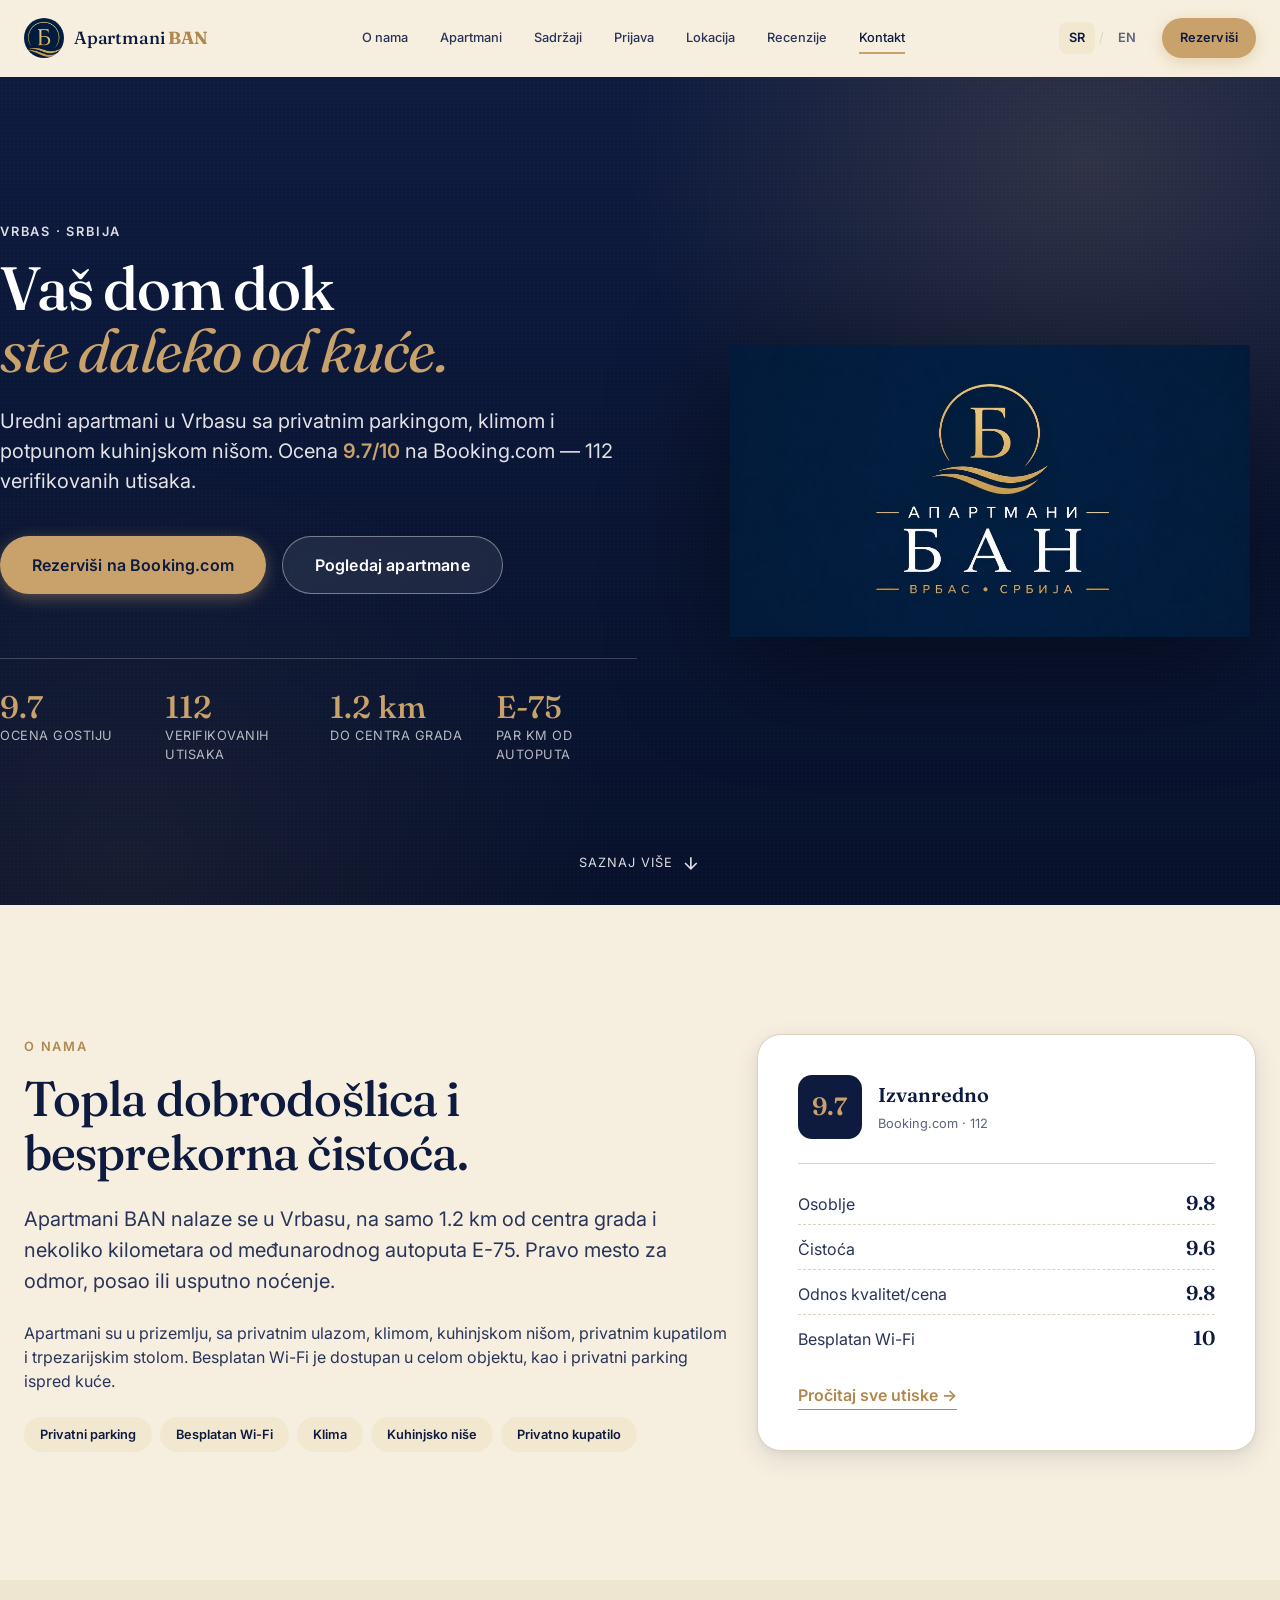
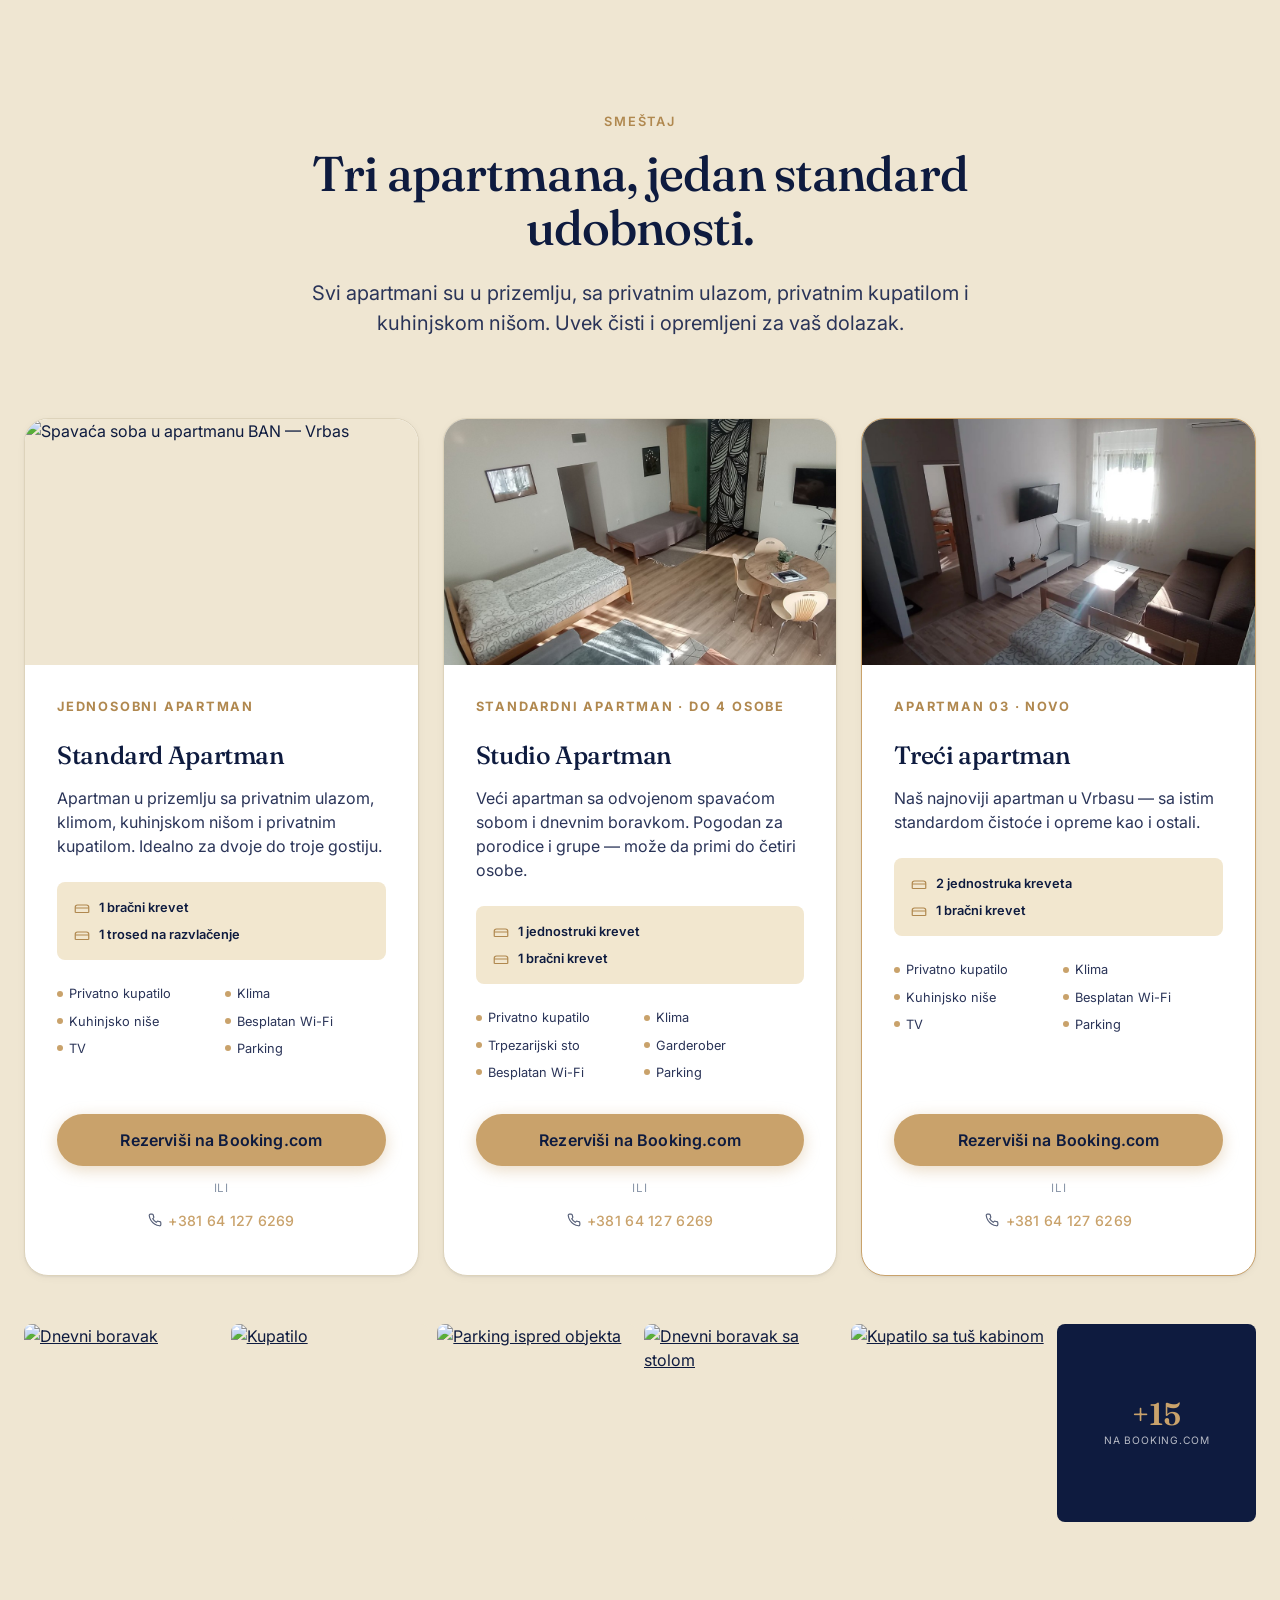
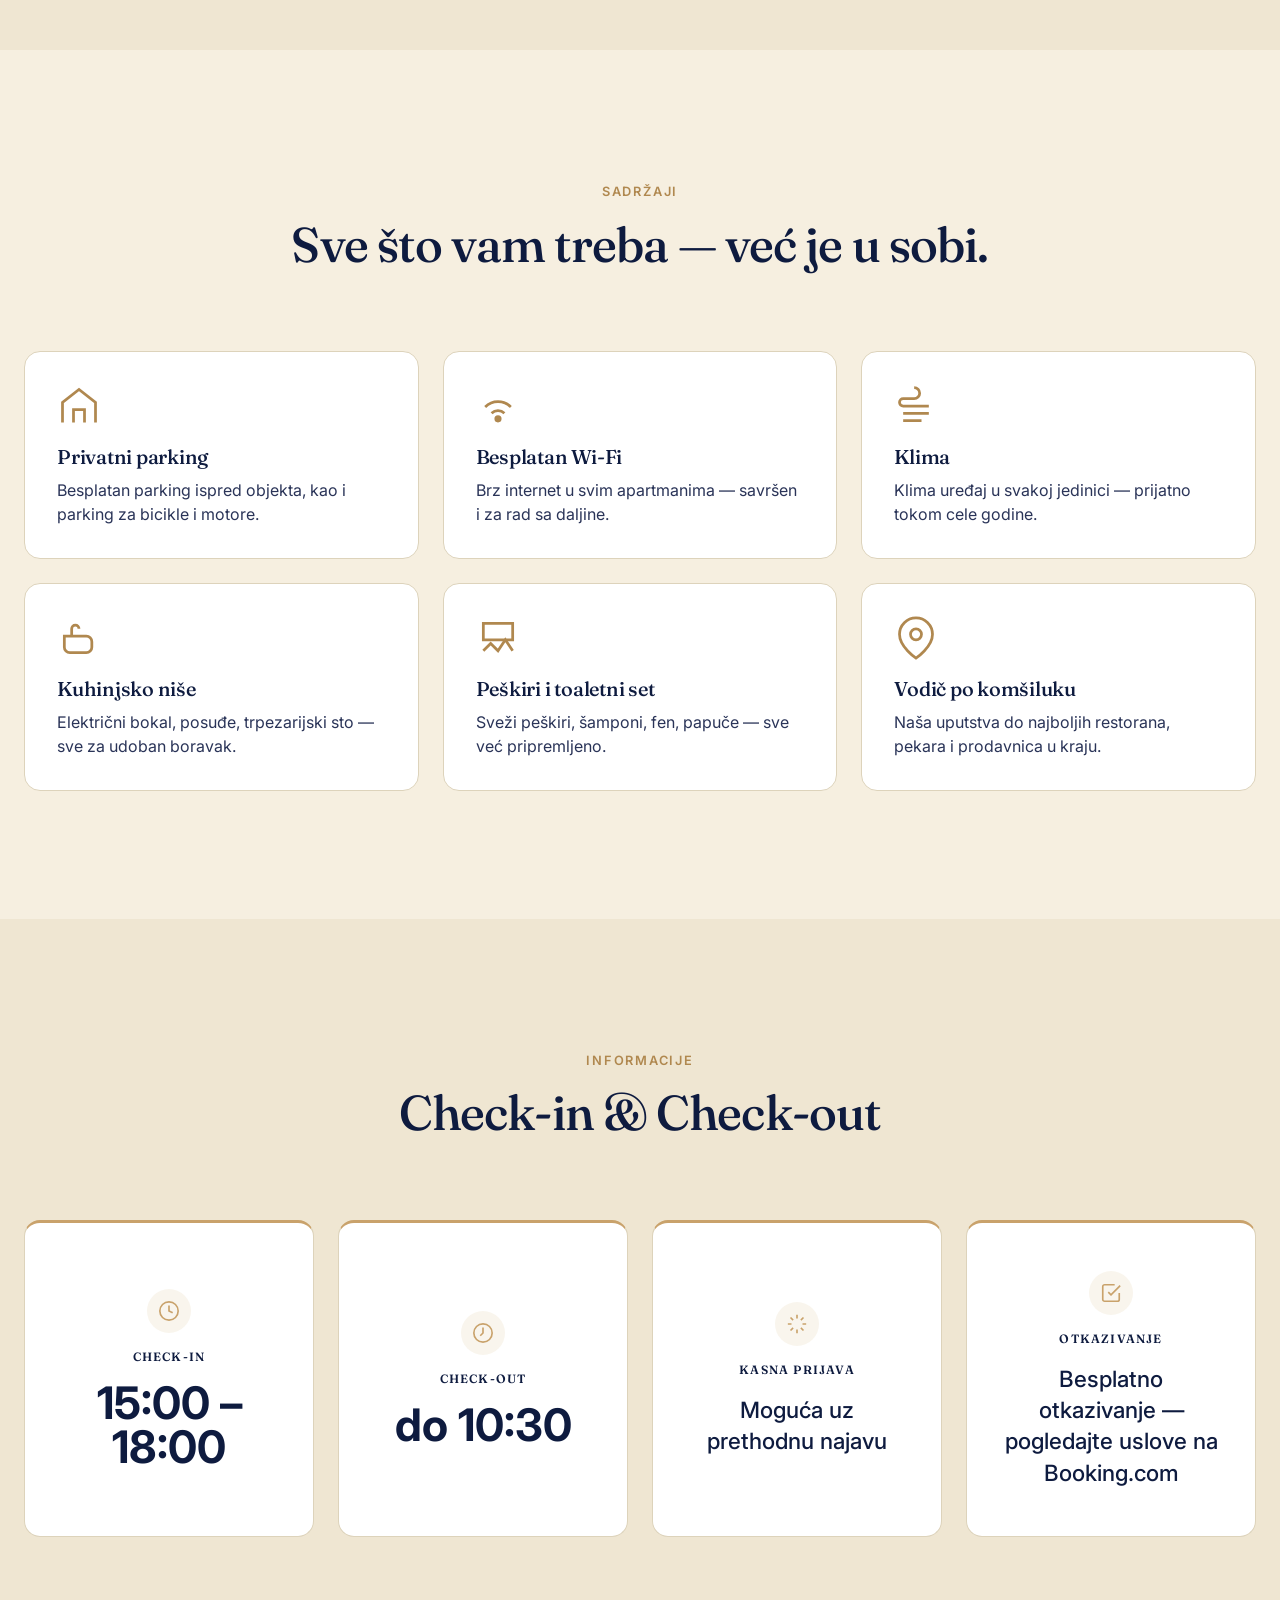
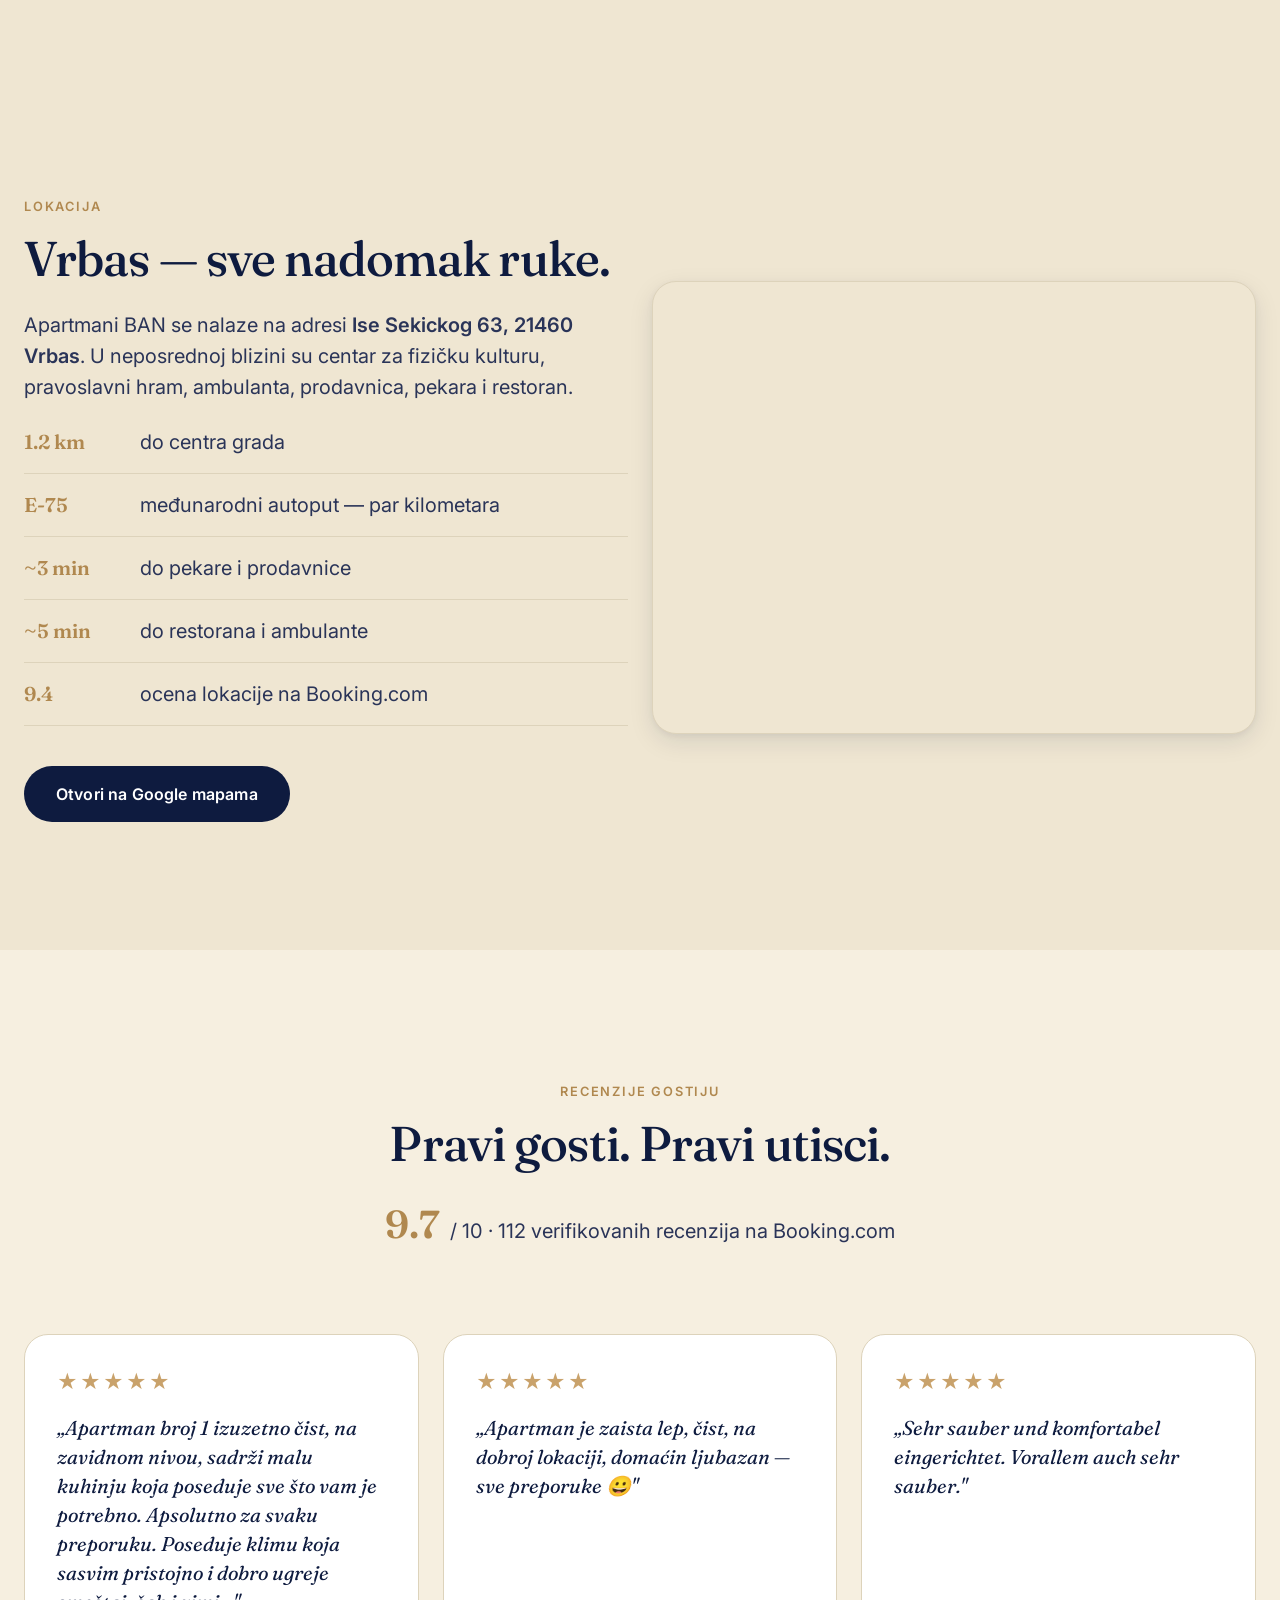
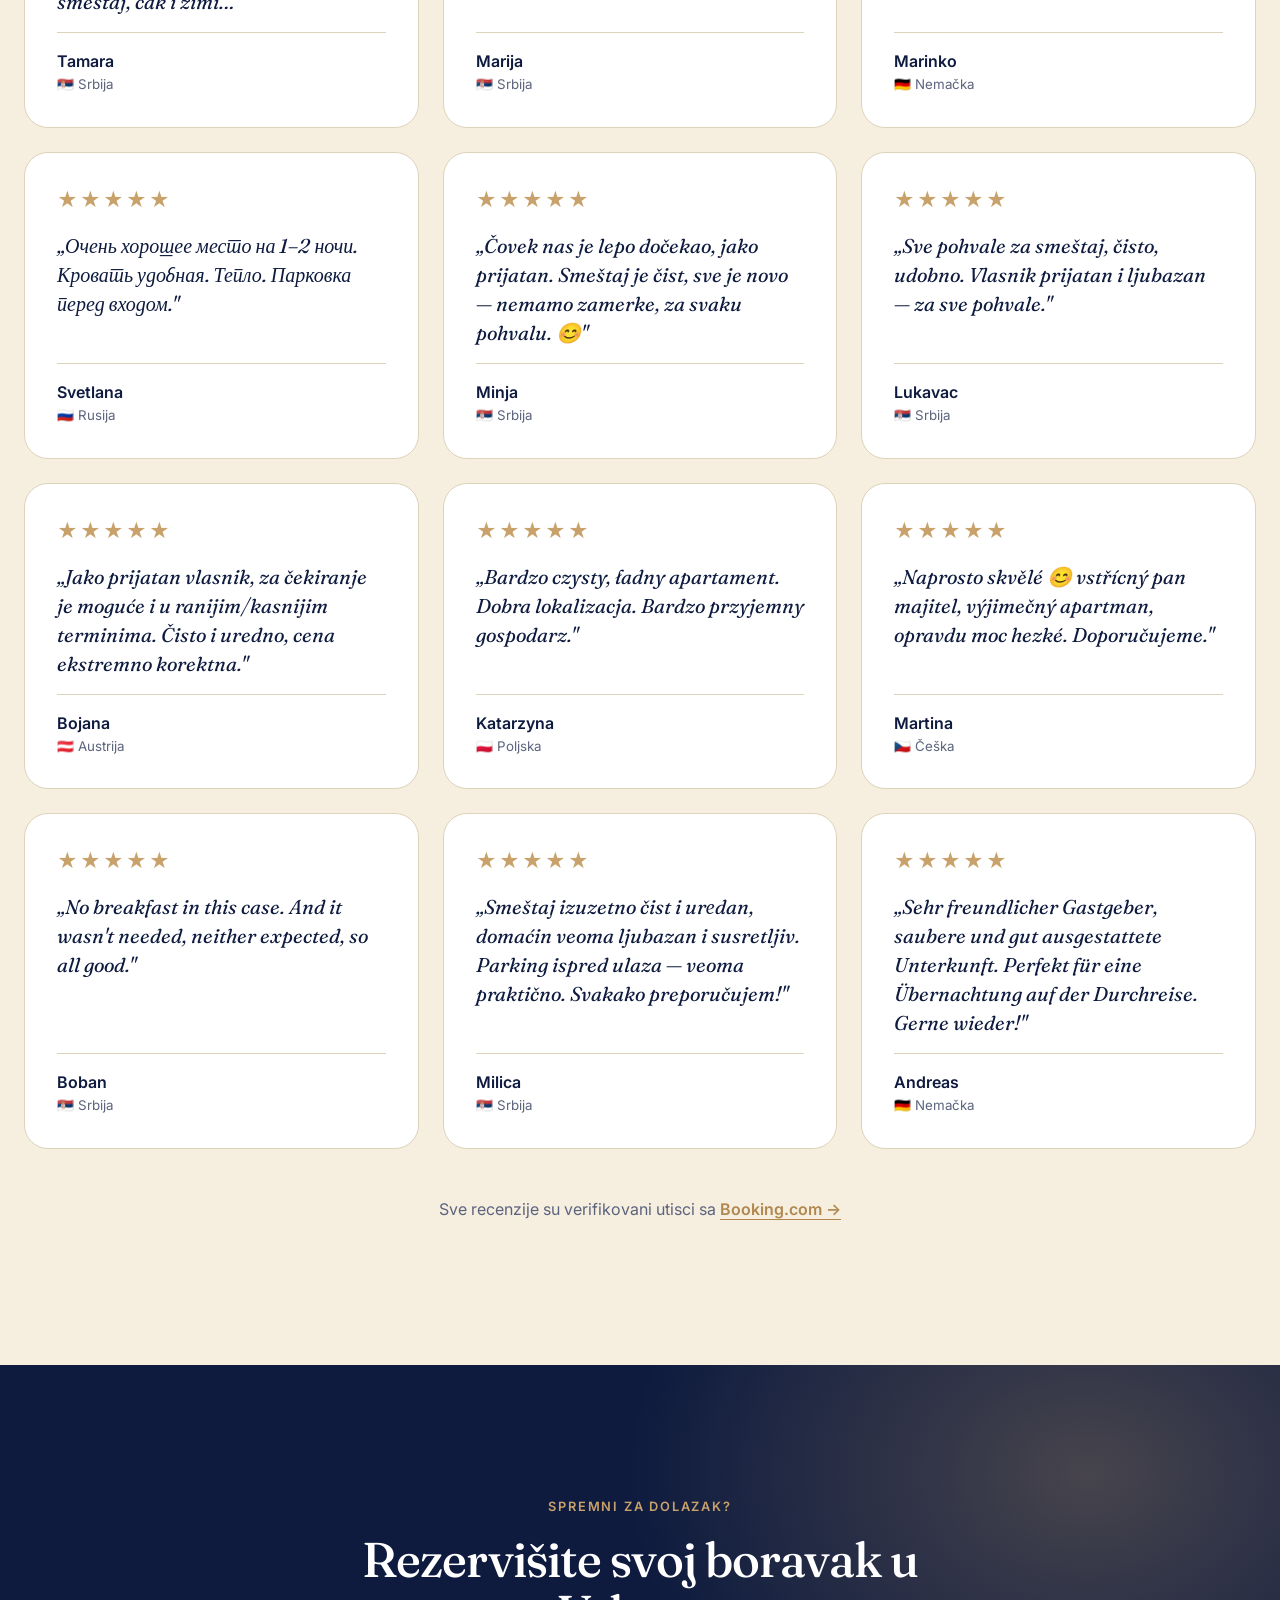
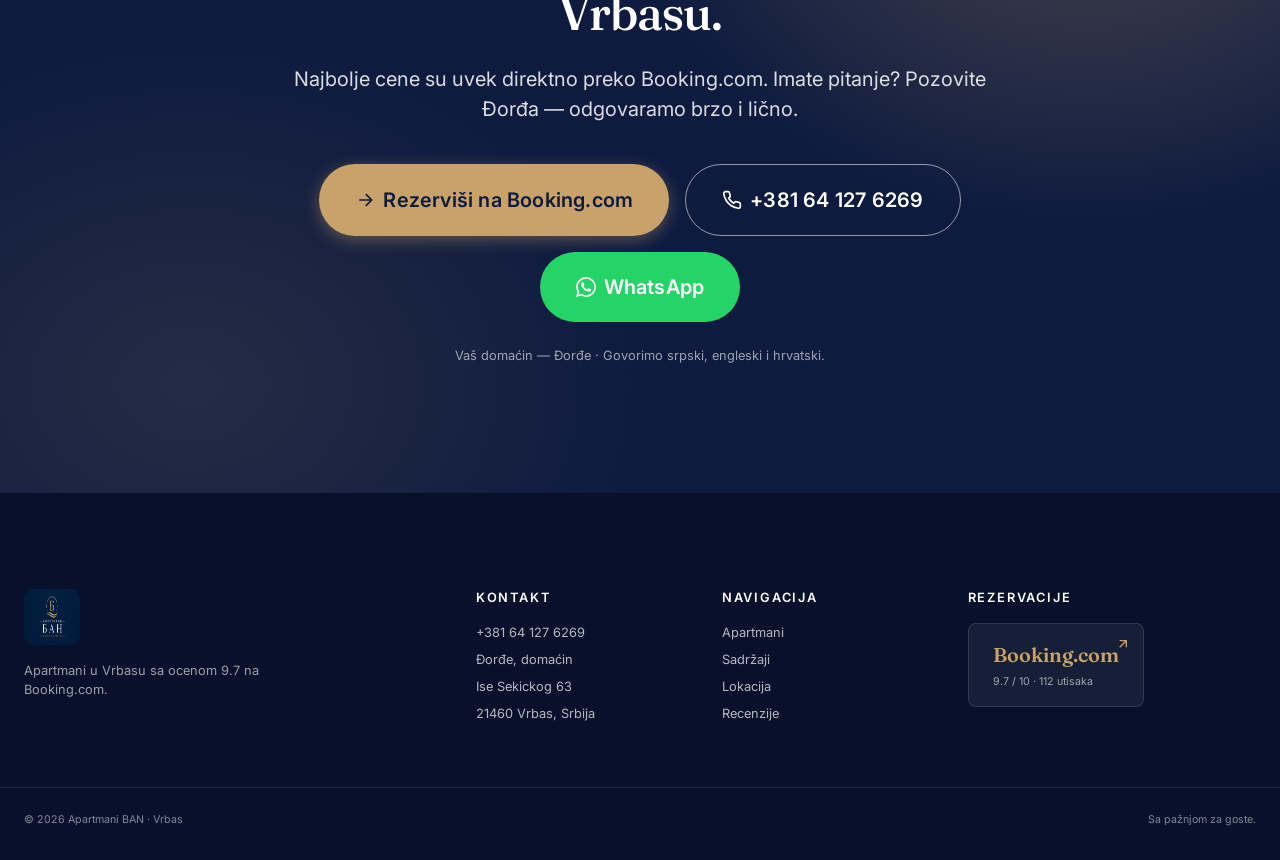
==== commit 32a0f5e6: "feat: novi logo u navu i faviconu" ====
--- a/index.html
+++ b/index.html
@@ -7,10 +7,8 @@
   <meta name="theme-color" content="#0E1B3F" />
   <title data-i18n="meta.title">Apartmani BAN — Vrbas | Smeštaj i gostoprimstvo</title>
 
-  <link rel="icon" type="image/x-icon" href="assets/favicon.ico" />
-  <link rel="icon" type="image/png" sizes="32x32" href="assets/favicon-32x32.png" />
-  <link rel="icon" type="image/png" sizes="16x16" href="assets/favicon-16x16.png" />
-  <link rel="apple-touch-icon" sizes="180x180" href="assets/logo.png" />
+  <link rel="icon" type="image/png" href="assets/logo-b.png" />
+  <link rel="apple-touch-icon" sizes="180x180" href="assets/logo-b.png" />
   <link rel="manifest" href="site.webmanifest" />
 
   <link rel="preconnect" href="https://fonts.googleapis.com" />
@@ -69,7 +67,7 @@
   <header class="nav" id="nav">
     <div class="container nav__inner">
       <a href="#top" class="nav__logo" aria-label="Apartmani BAN">
-        <img src="assets/icon-b.svg" alt="Apartmani BAN — ikonica" class="nav__logo-img" />
+        <img src="assets/logo-b.png" alt="Apartmani BAN — ikonica" class="nav__logo-img" />
         <span class="nav__logo-text">Apartmani <strong>BAN</strong></span>
       </a>
 
--- a/styles.css
+++ b/styles.css
@@ -215,8 +215,8 @@
 .nav__logo-img {
   height: 40px;
   width: 40px;
-  border-radius: 8px;
-  object-fit: contain;
+  border-radius: 50%;
+  object-fit: cover;
   flex-shrink: 0;
 }
 .nav__logo-text {
@@ -1045,6 +1045,7 @@
   border-top: 1px solid rgba(255,255,255,.08);
   padding: 8px 12px calc(8px + var(--safe-bottom));
   gap: 8px;
+  align-items: center;
   box-shadow: 0 -8px 24px rgba(14,27,63,.30);
 }
 .sticky-cta__call,
@@ -1087,6 +1088,7 @@
   transition: transform var(--t-fast), background var(--t-fast);
 }
 .sticky-cta__whatsapp:active { transform: scale(.97); }
+.sticky-cta__whatsapp span { display: none; }
 
 /* ---------- Check-in ---------- */
 .checkin__grid {
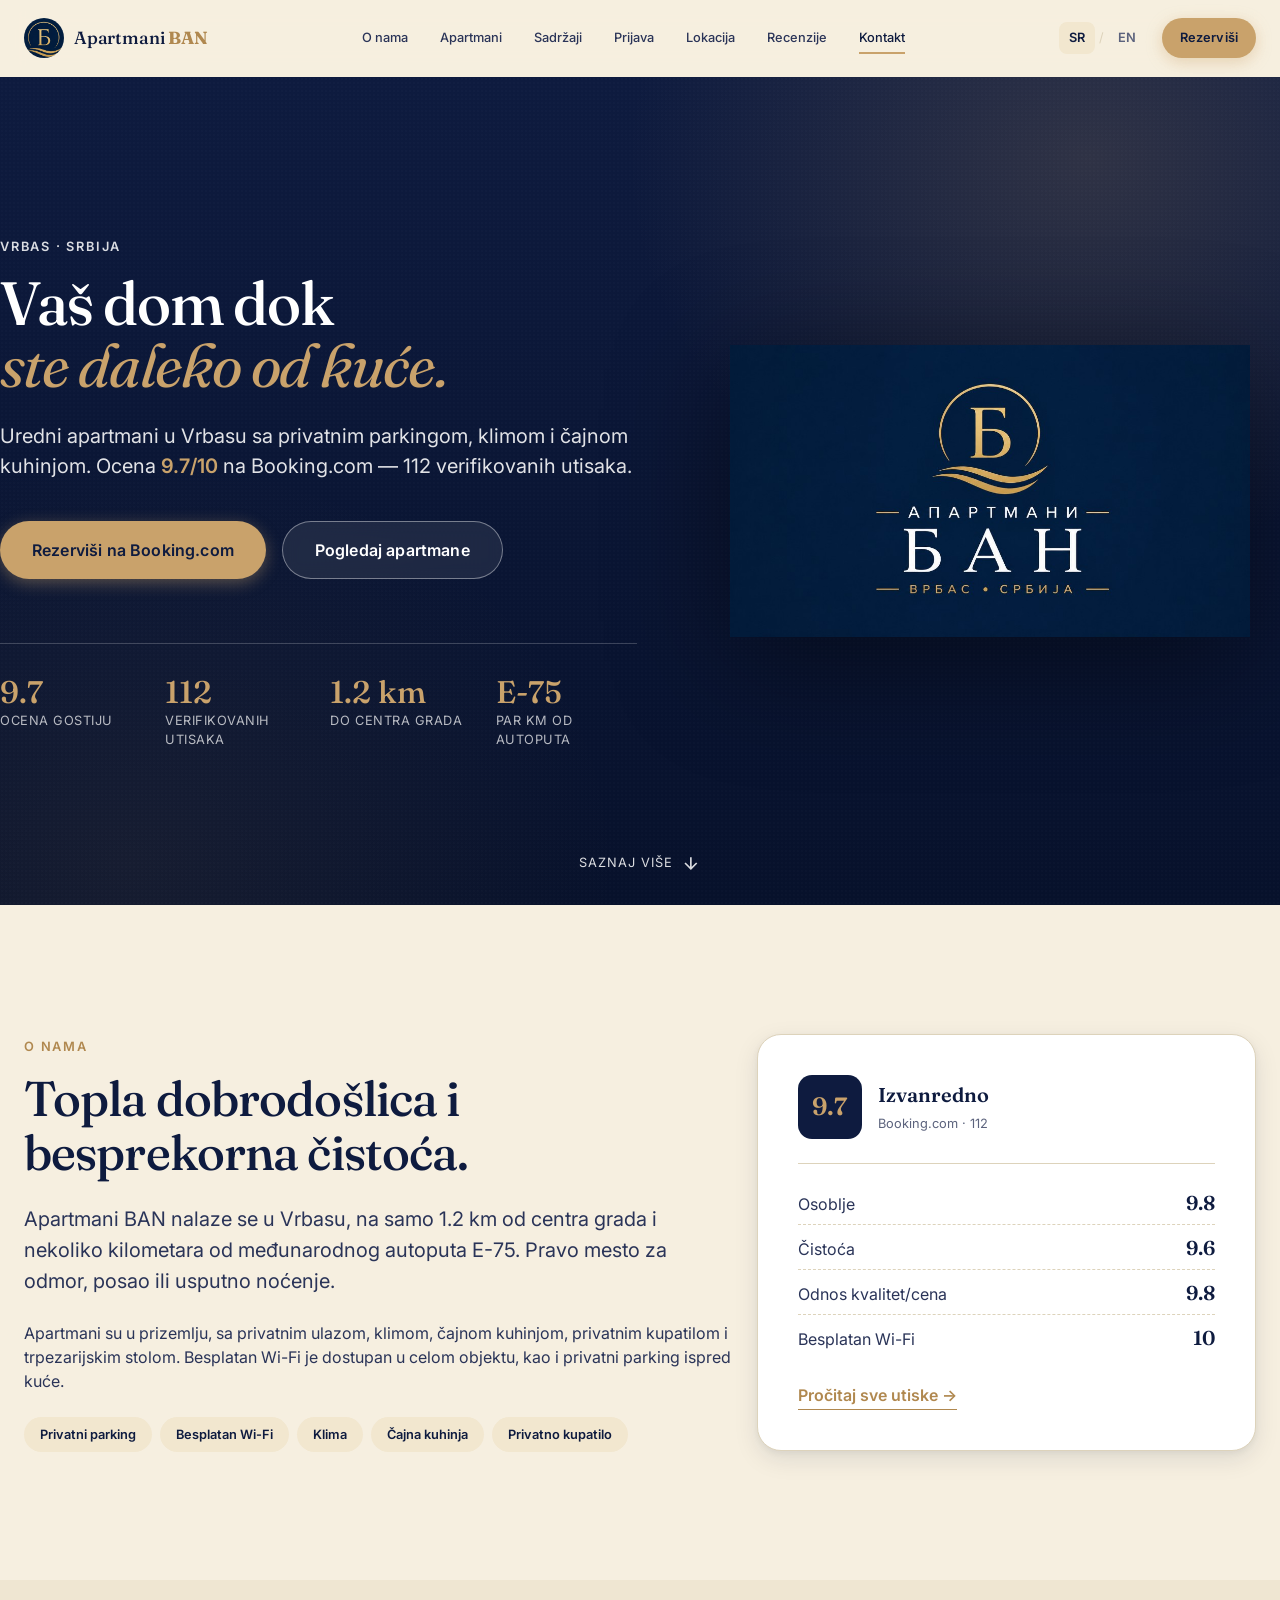
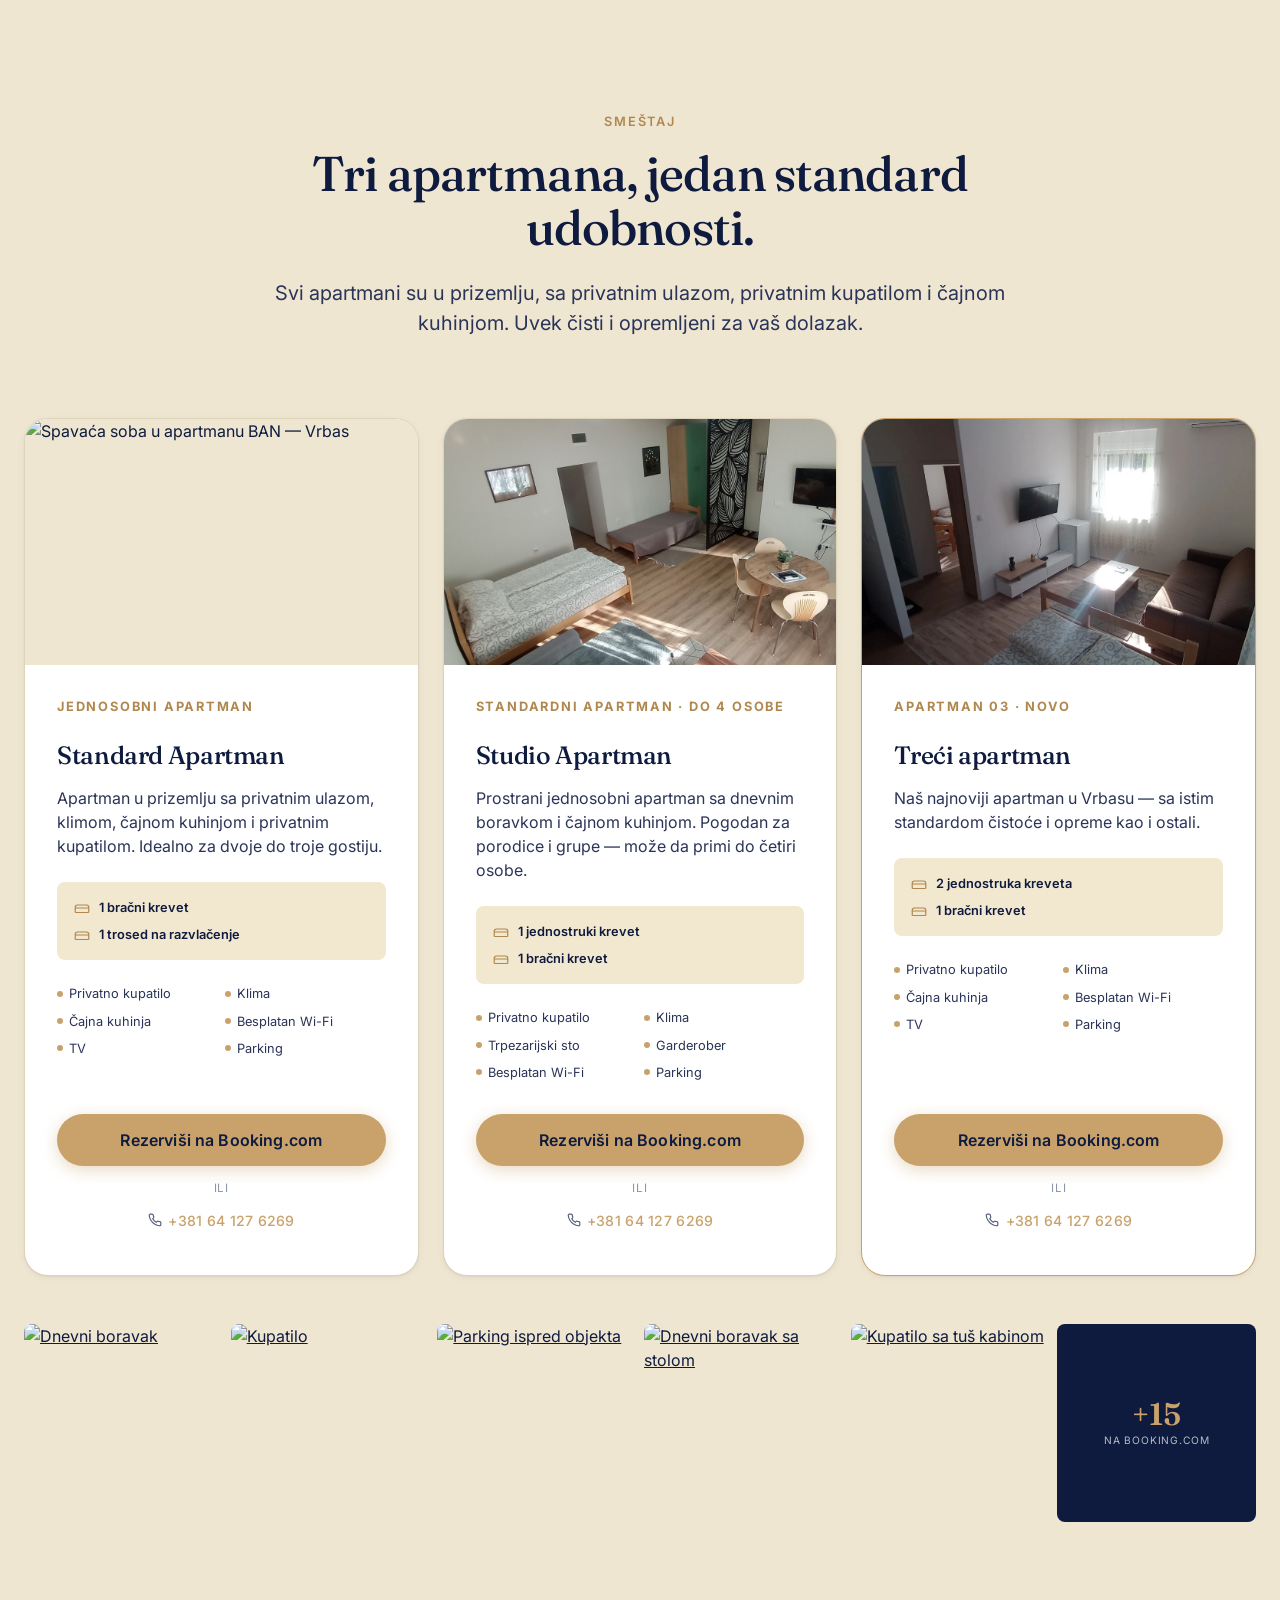
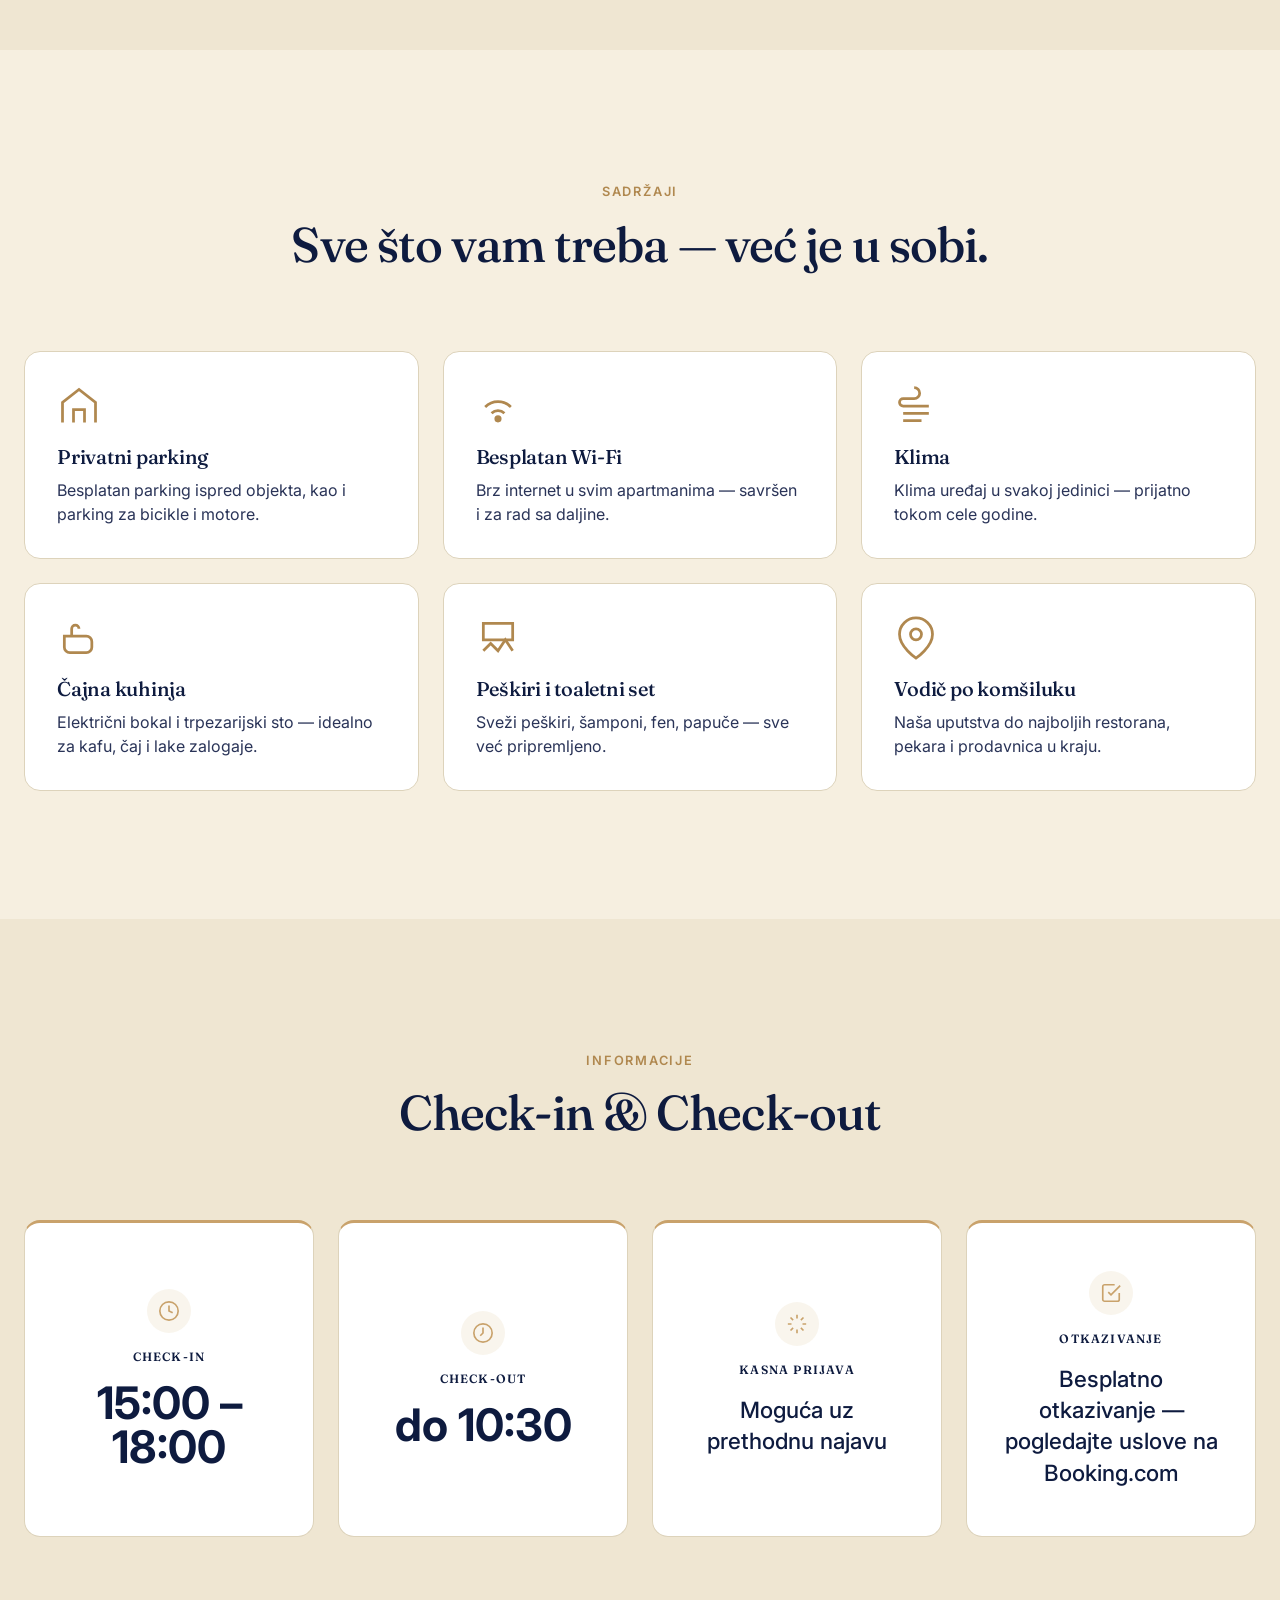
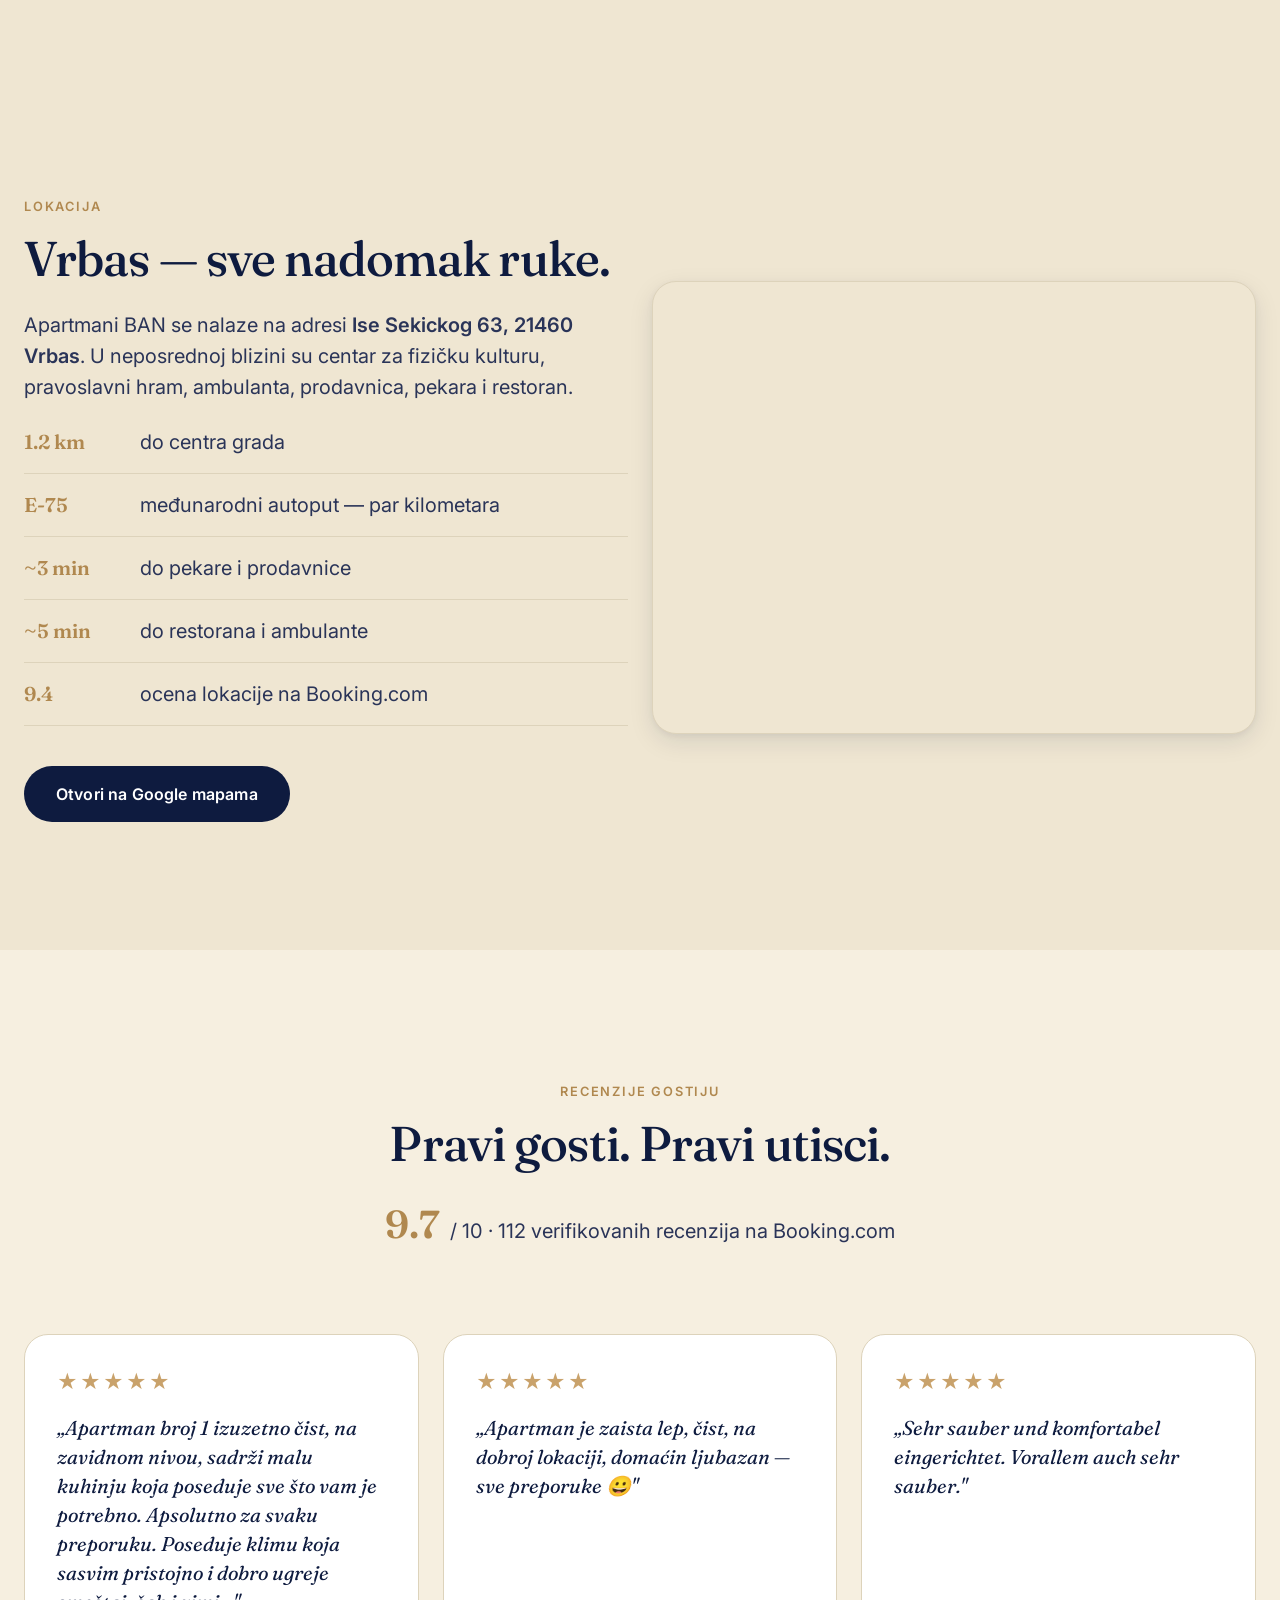
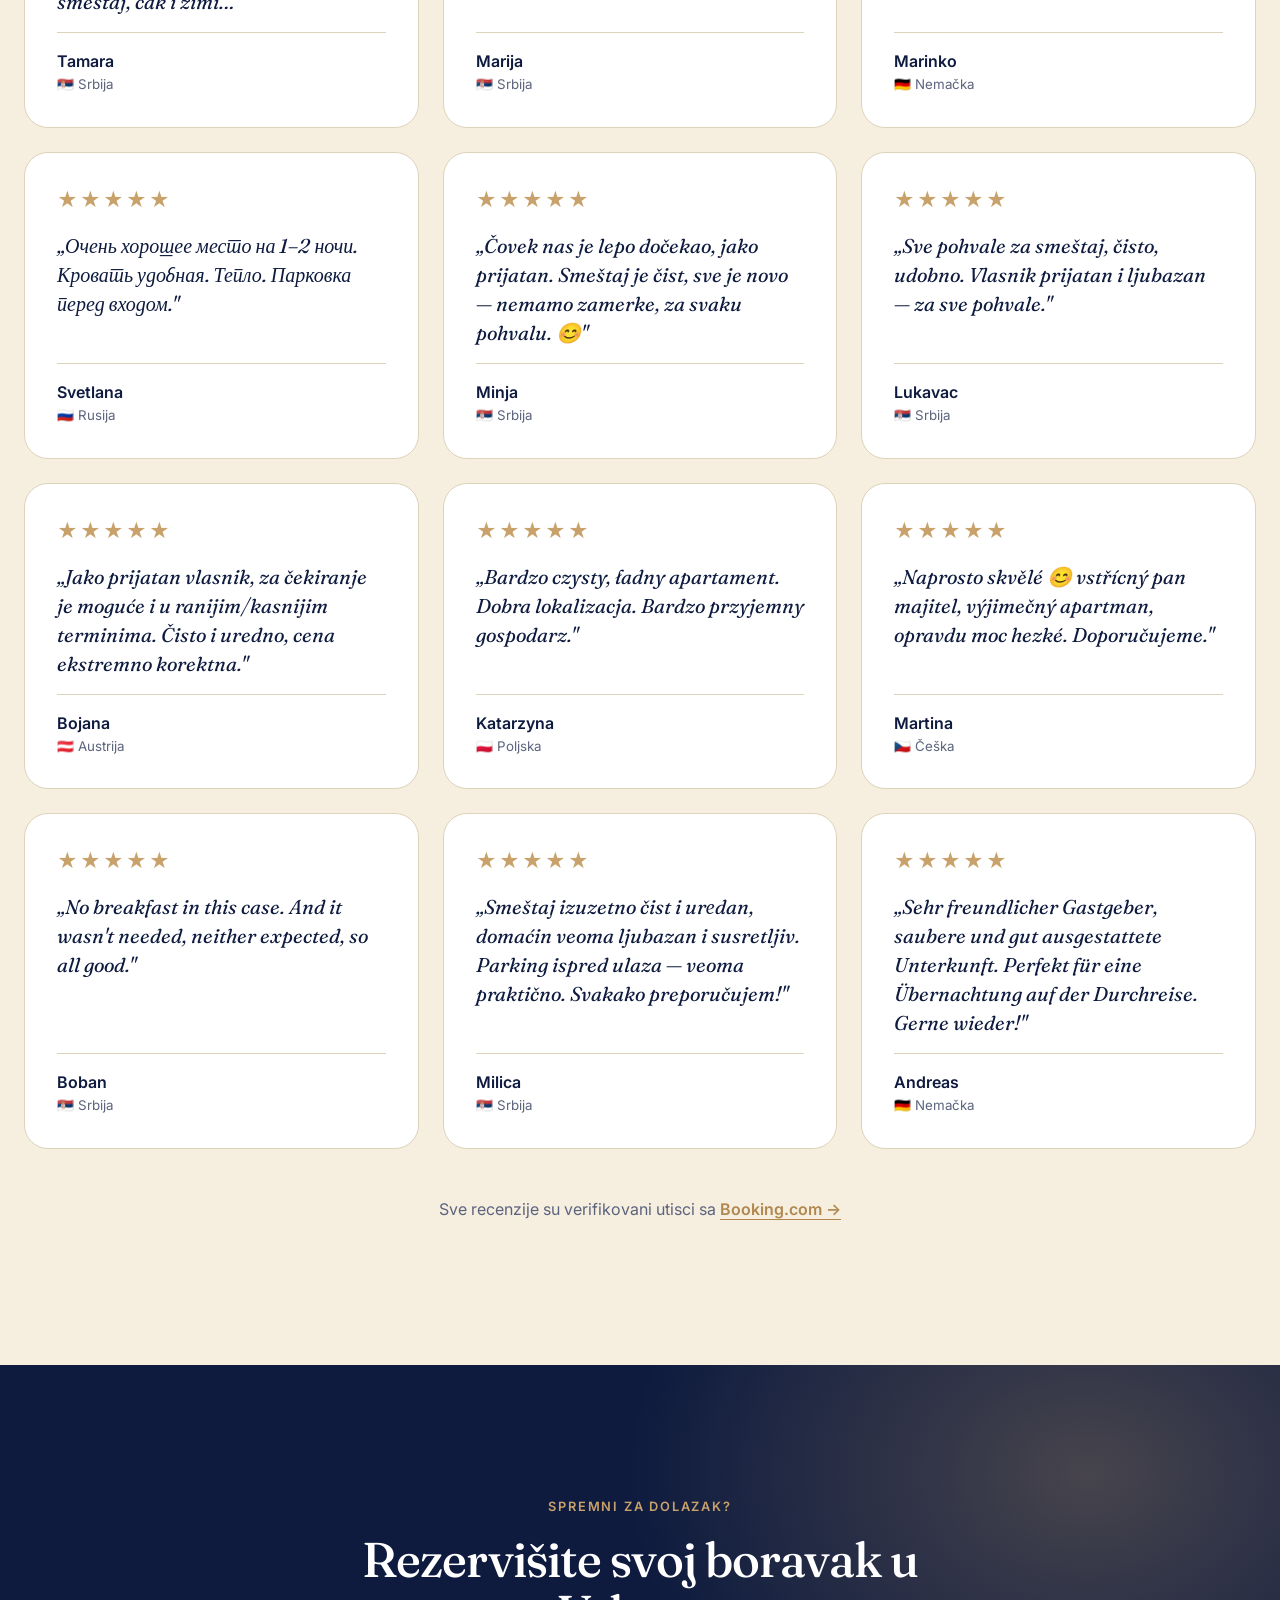
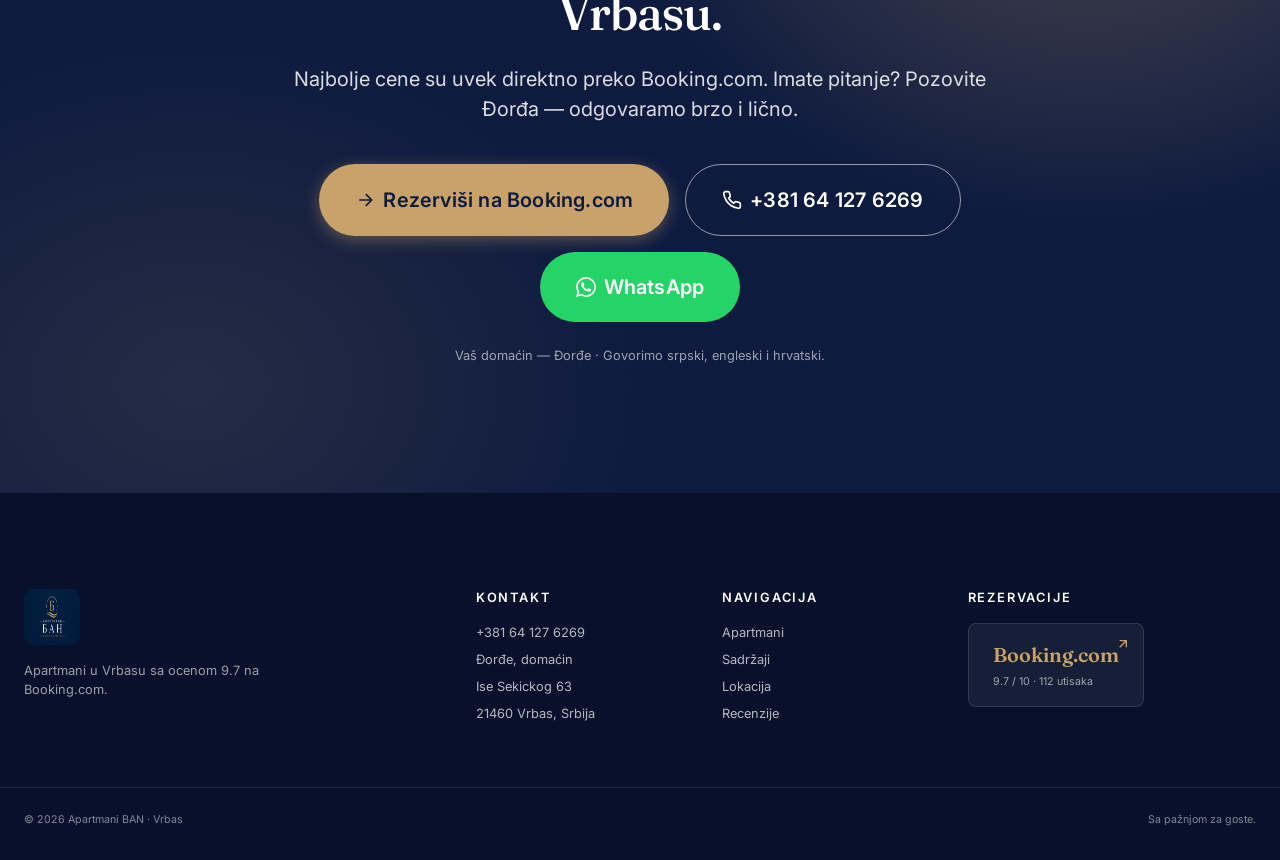
==== commit c3cfde36: "feat: novi logo u navu i faviconu" ====
--- a/index.html
+++ b/index.html
@@ -53,7 +53,7 @@
       { "@type": "LocationFeatureSpecification", "name": "Besplatan Wi-Fi", "value": true },
       { "@type": "LocationFeatureSpecification", "name": "Klima", "value": true },
       { "@type": "LocationFeatureSpecification", "name": "Privatno kupatilo", "value": true },
-      { "@type": "LocationFeatureSpecification", "name": "Kuhinjska niša", "value": true }
+      { "@type": "LocationFeatureSpecification", "name": "Čajna kuhinja", "value": true }
     ],
     "sameAs": [
       "https://www.booking.com/hotel/rs/ban.html"
@@ -130,7 +130,7 @@
           </h1>
           <p class="hero__subtitle" data-i18n="hero.subtitle">
             Uredni apartmani u Vrbasu sa privatnim parkingom, klimom i
-            potpunom kuhinjskom nišom. Ocena <strong>9.7/10</strong> na
+            čajnom kuhinjom. Ocena <strong>9.7/10</strong> na
             Booking.com — 112 verifikovanih utisaka.
           </p>
 
@@ -173,7 +173,7 @@
           </p>
           <p data-i18n="about.body">
             Apartmani su u prizemlju, sa privatnim ulazom, klimom,
-            kuhinjskom nišom, privatnim kupatilom i trpezarijskim
+            čajnom kuhinjom, privatnim kupatilom i trpezarijskim
             stolom. Besplatan Wi-Fi je dostupan u celom objektu, kao i
             privatni parking ispred kuće.
           </p>
@@ -182,7 +182,7 @@
             <span class="pill" data-i18n="about.pill1">Privatni parking</span>
             <span class="pill" data-i18n="about.pill2">Besplatan Wi-Fi</span>
             <span class="pill" data-i18n="about.pill3">Klima</span>
-            <span class="pill" data-i18n="about.pill4">Kuhinjsko niše</span>
+            <span class="pill" data-i18n="about.pill4">Čajna kuhinja</span>
             <span class="pill" data-i18n="about.pill5">Privatno kupatilo</span>
           </div>
         </div>
@@ -214,8 +214,8 @@
           <h2 data-i18n="apartments.title">Tri apartmana, jedan standard udobnosti.</h2>
           <p class="section__lead" data-i18n="apartments.lead">
             Svi apartmani su u prizemlju, sa privatnim ulazom,
-            privatnim kupatilom i kuhinjskom nišom. Uvek čisti i
-            opremljeni za vaš dolazak.
+            privatnim kupatilom i čajnom kuhinjom. Uvek čisti i
+              opremljeni za vaš dolazak.
           </p>
         </header>
 
@@ -229,7 +229,7 @@
               <h3 data-i18n="apartments.name1">One-Bedroom Apartment</h3>
               <p data-i18n="apartments.desc1">
                 Apartman u prizemlju sa privatnim ulazom, klimom,
-                kuhinjskom nišom i privatnim kupatilom. Idealno za
+                čajnom kuhinjom i privatnim kupatilom. Idealno za
                 dvoje do troje gostiju.
               </p>
 
@@ -272,8 +272,8 @@
               <p class="card__tag" data-i18n="apartments.tag2">Standardni apartman · do 4 osobe</p>
               <h3 data-i18n="apartments.name2">Standard Apartment</h3>
               <p data-i18n="apartments.desc2">
-                Veći apartman sa odvojenom spavaćom sobom i dnevnim
-                boravkom. Pogodan za porodice i grupe — može da
+                Prostrani jednosobni apartman sa dnevnim boravkom
+                i čajnom kuhinjom. Pogodan za porodice i grupe — može da
                 primi do četiri osobe.
               </p>
 
@@ -404,8 +404,8 @@
           </li>
           <li class="amenity">
             <svg class="amenity__icon" viewBox="0 0 24 24" fill="none" stroke="currentColor" stroke-width="1.5" aria-hidden="true"><path d="M4 11h12a3 3 0 0 1 3 3v3a3 3 0 0 1-3 3H7a3 3 0 0 1-3-3v-6z"/><path d="M8 11V7a2 2 0 0 1 4 0"/></svg>
-            <h4 data-i18n="amenities.item4.title">Kuhinjsko niše</h4>
-            <p data-i18n="amenities.item4.text">Električni bokal, posuđe, trpezarijski sto — sve za udoban boravak.</p>
+              <h4 data-i18n="amenities.item4.title">Čajna kuhinja</h4>
+            <p data-i18n="amenities.item4.text">Električni bokal i trpezarijski sto — idealno za kafu, čaj i lake zalogaje.</p>
           </li>
           <li class="amenity">
             <svg class="amenity__icon" viewBox="0 0 24 24" fill="none" stroke="currentColor" stroke-width="1.5" aria-hidden="true"><path d="M4 19l4-4 4 4 4-6 4 6"/><path d="M4 4h16v9H4z"/></svg>
